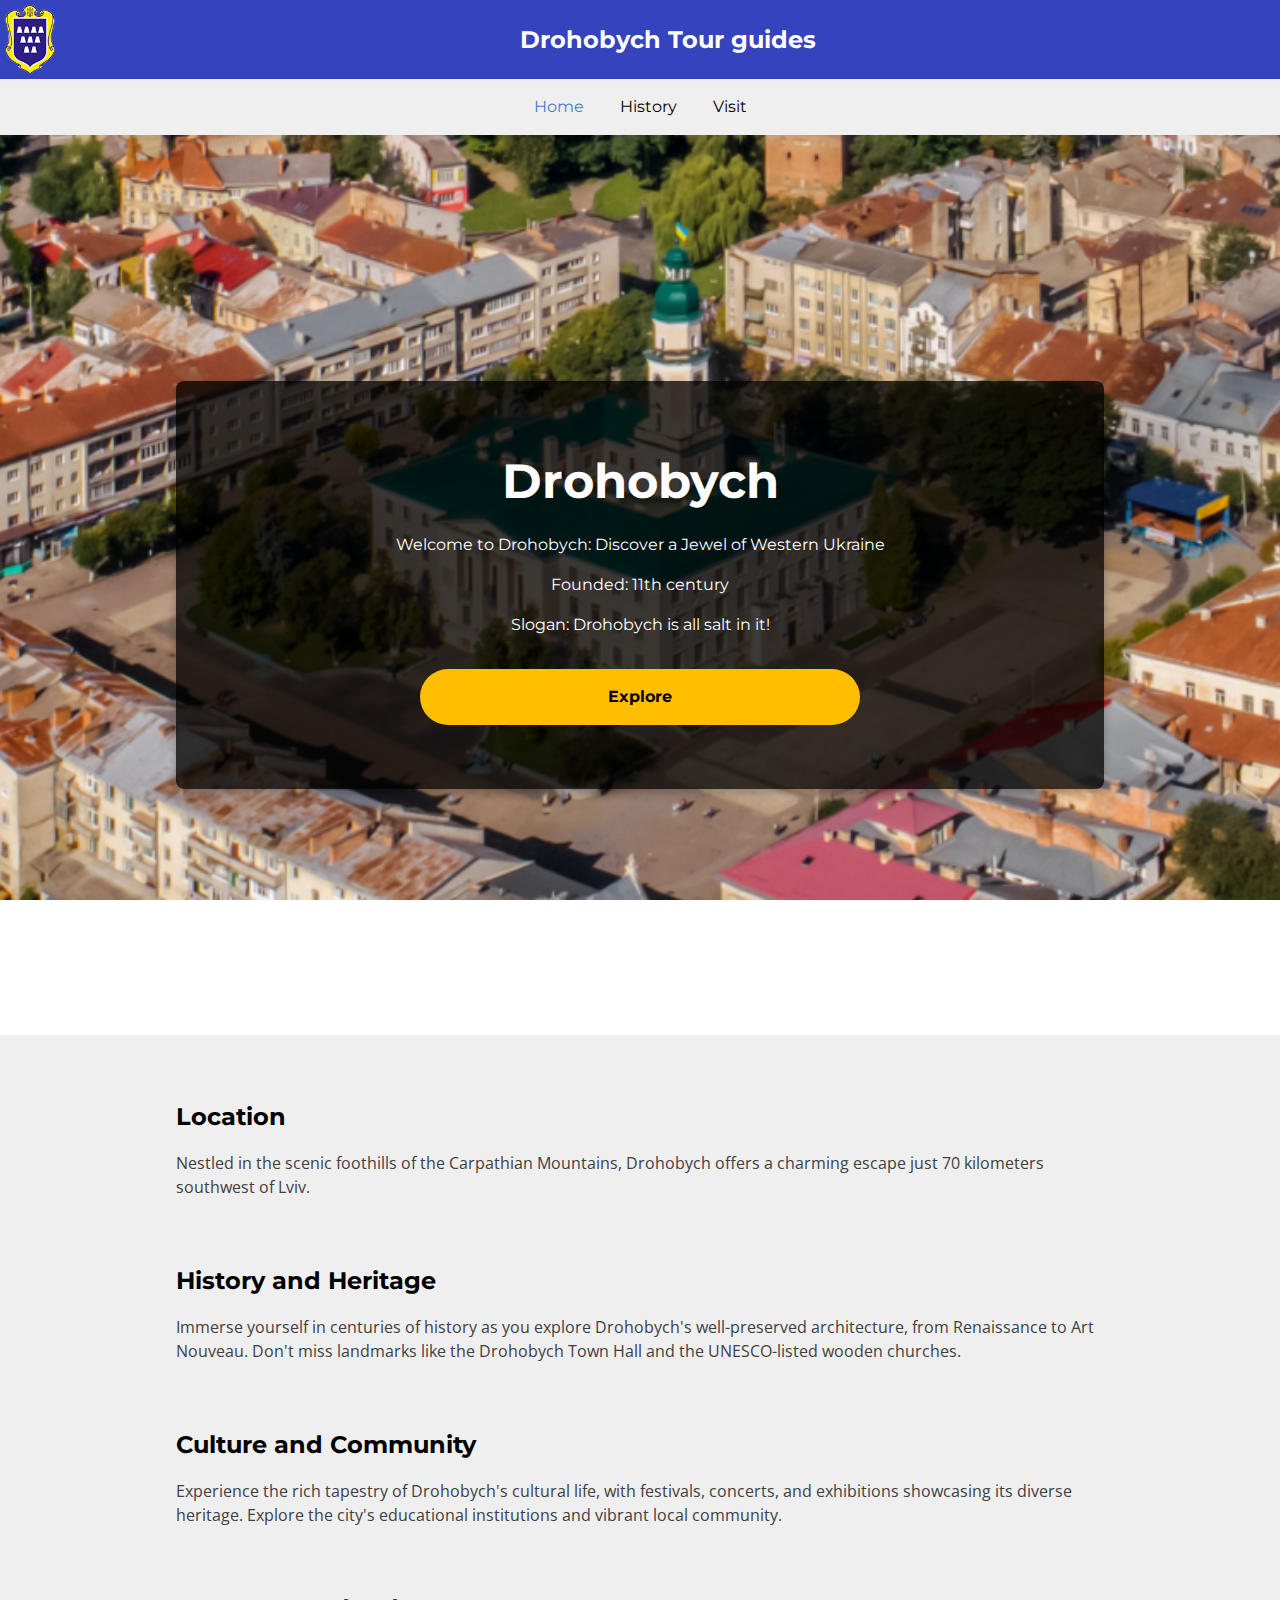
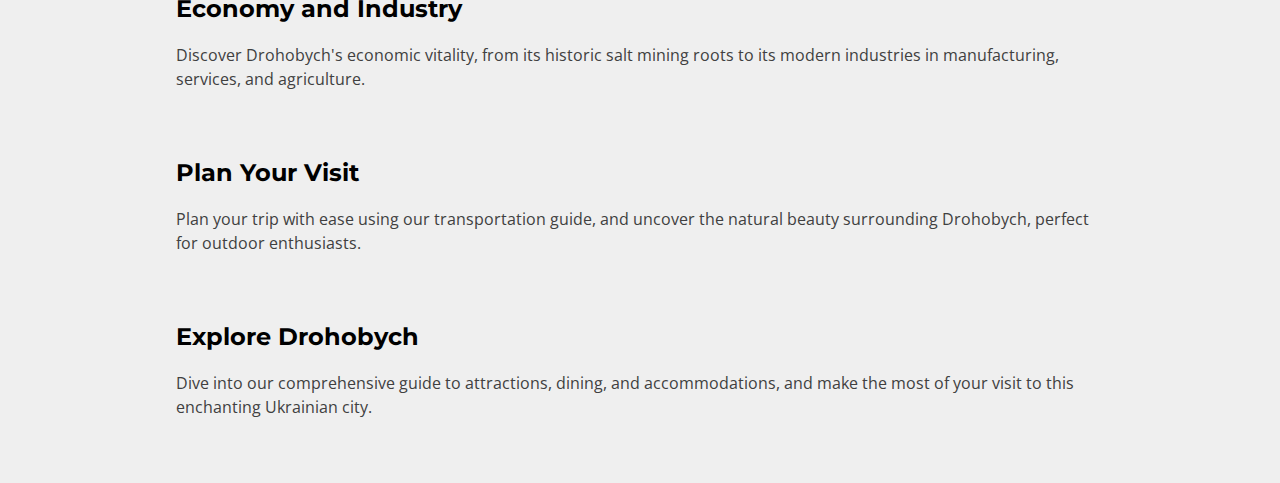
==== index.html @ 203aa9e9 "minor design changes, refined header" ====
<!DOCTYPE html>
<html lang="en">
<head>
  <title> Tour Guides Liubomyr</title>
    <meta charset="UTF-8">
    <meta name="viewport" content="width=device-width, initial-scale=1.0">
    <title>Town Website</title>
    <link rel="stylesheet" href="css/styles.css">
    <link rel="stylesheet"
    href="https://fonts.googleapis.com/css?family=Montserrat">

    <link rel="stylesheet"
    href="https://fonts.googleapis.com/css?family=Open+Sans">

</head>
<body>

<header>
  <div class="title">
    <img src="images/logo.png" alt="Drohobych Logo">
    <h1 class="page title_heading">
      <a href="index.html" class="title_heading_link">
        Drohobych Tour guides</a></h1>

  </div>
    <nav class="nav">
        <ul class="page nav_menu">
          <li class="nav_menu_item">
            <a href="index.html" class="nav_menu_link active">
              Home</a></li>
          <li class="nav_menu_item">
            <a href="history.html" class="nav_menu_link">
              History</a></li>
          <li class="nav_menu_item">
            <a href="visit.html" class="nav_menu_link">
              Visit</a></li>
          </ul>
    
    </nav>

    <div class="banner">
        <div class="page banner_container-1">
    
            <div class="banner_container-2">
        
              <div class="banner_section">
        
                <h1 class="banner_heading">
                  Drohobych</h1>
                <p class="banner_subheading">Welcome to Drohobych: Discover a Jewel of Western Ukraine</p>
                <p class="banner_subheading">
                  Founded: 11th century</p>
                <p class="banner_subheading">
                  Slogan: Drohobych is all salt in it!</p>
        
              </div>
        
              <div class="banner_section">
        
                <p class="banner_button">
                  <a href="#main"
                  class="banner_button_link">
                    Explore</a></p>
              </div>

            </div>
        
        </div>
    </div>
</header>

<main class="main" id="main">
  <div class="page main_container">
    <section class="main_section">
      <h3 class="main_heading">Location</h2>
      <p class="main_text">Nestled in the scenic foothills of the Carpathian Mountains, Drohobych offers a charming escape just 70 kilometers southwest of Lviv.</p>
    </section>
    
    <section class="main_section">
      <h3 class="main_heading">History and Heritage</h2>
      <p class="main_text">Immerse yourself in centuries of history as you explore Drohobych's well-preserved architecture, from Renaissance to Art Nouveau. Don't miss landmarks like the Drohobych Town Hall and the UNESCO-listed wooden churches.</p>
    </section>
    
    <section class="main_section">
      <h3 class="main_heading">Culture and Community</h2>
      <p class="main_text">Experience the rich tapestry of Drohobych's cultural life, with festivals, concerts, and exhibitions showcasing its diverse heritage. Explore the city's educational institutions and vibrant local community.</p>
    </section>
    
    <section class="main_section">
      <h3 class="main_heading">Economy and Industry</h2>
      <p class="main_text">Discover Drohobych's economic vitality, from its historic salt mining roots to its modern industries in manufacturing, services, and agriculture.</p>
    </section>
    
    <section class="main_section">
      <h3 class="main_heading">Plan Your Visit</h2>
      <p class="main_text">Plan your trip with ease using our transportation guide, and uncover the natural beauty surrounding Drohobych, perfect for outdoor enthusiasts.</p>
    </section>
    
    <section class="main_section">
      <h3 class="main_heading">Explore Drohobych</h2>
      <p class="main_text">Dive into our comprehensive guide to attractions, dining, and accommodations, and make the most of your visit to this enchanting Ukrainian city.</p>
    </section>
  </div>
</main>



<!-- <script src="https://ajax.googleapis.com/ajax/libs/jquery/3.3.1/jquery.min.js"></script> -->
<script src="js/index.js"></script>

</body>
</html>
---- css/styles.css ----
* {
  box-sizing: border-box;
  margin: 0;
  border: 0;
  padding: 0;
}

/* Page */

.page {
  max-width: 640px;
  margin: 0 auto;
}

@media (min-width: 960px) {
  .page {max-width: 960px;}
}

/* Header */

.header {
  font-size: 0;
  text-align: center;
}

/* Title */

.title {
  display: flex;
  align-items: center;
  background: #3643be;
}

.title img {
  align-items: center;
  margin-top: 5px;
  margin-bottom: 5px;
  margin-left: 5px;
  width: 50px;
  height: auto; 
}

.title_heading {
  font: bold 24px / 1.5 'Montserrat', sans-serif;
  text-align: center;
  flex:1;
}

.title_heading_link {
  text-align: left;
  padding: 16px;
  text-decoration: none;
  color: #FFFFFF;
}

/* Navigation */

.nav {
  display: flex;
  justify-content: center; 
  background:  #EFEFEF;}

.nav_menu {}

.nav_menu_item {
  display: block;
  font: 16px / 1.5 'Montserrat', sans-serif;
}

.nav_menu_link {
  display: block;
  padding: 16px;
  text-decoration: none;
  color: #000000;
  transition: color 0.25s;
}

.nav_menu_link:hover,
.nav_menu_link:active,
.nav_menu_link.active {color: #4b7acc;}

@media (min-width: 480px) {
  .nav_menu_item {display: inline-block;}
}

/* Banner */

.banner {
  text-align: center;
  background: url('../images/banner.jpeg') no-repeat 75% 50% / cover fixed;
}

.banner_container-1 {
  display: flex;
  flex-flow: column nowrap;
  justify-content: center;
  height: 100vh;
  padding: 16px;
}

.banner_container-2 {
  border-radius: 8px;
  padding: 48px 0;
  background: rgba(0, 0, 0, 0.75);
  box-shadow: 0 4px 8px rgba(0, 0, 0, 0.25);
}

.banner_section {padding: 8px;}

.banner_heading {
  padding: 8px;
  font: bold 32px / 1.5 'Montserrat', sans-serif;
  color: #FFFFFF;
}

.banner_subheading {
  padding: 8px;
  font: 16px / 1.5 'Montserrat', sans-serif;
  color: #FFFFFF;
}

.banner_button {
  margin: 0 auto;
  padding: 8px;
}

.banner_button_link {
  display: block;
  border-radius: 28px;
  padding: 16px;
  font: bold 16px / 1.5 'Montserrat', sans-serif;
  text-decoration: none;
  color: #000000;
  background: #FFBF00;
  transition: background 0.25s;
}

.banner_button_link:hover,
.banner_button_link:active {background: #FFFFFF;}

@media (min-width: 480px) {

  .banner_heading {font-size: 48px;}

  .banner_button {width: 50%;}

}

/* Main */

.main {
  display: block;
  background: #EFEFEF;
}

.main_container {padding: 32px 0;}

.main_section {padding: 24px 8px;}

.main_heading {
  padding: 8px;
  font: bold 24px / 1.5 'Montserrat', sans-serif;
  text-align: left;
  color: #000000;
}

.main_subheading {
  padding: 8px;
  font: 16px / 1.5 'Montserrat', sans-serif;
  text-align: center;
  color: #000000;
}

.main_subheading_link {
  color: #4040BF;
  transition: color 0.25s;
}

.main_subheading_link:hover,
.main_subheading_link:active {color: #000000;}

.main_text {
  padding: 8px;
  font: 16px / 1.5 'Open Sans', sans-serif;
  text-align: left;
  color: #404040;
}

.main_figure {padding: 8px;}

.main_figure_image {
  display: block;
  width: 100%;
  border-radius: 8px;
  overflow: hidden;
  box-shadow: 0 4px 8px rgba(0, 0, 0, 0.25);
}

/* Footer */

.footer {background: #4040BF;}

.footer_text {
  padding: 16px;
  font: 16px / 1.5 'Open Sans', sans-serif;
  text-align: center;
  color: #FFFFFF;
}
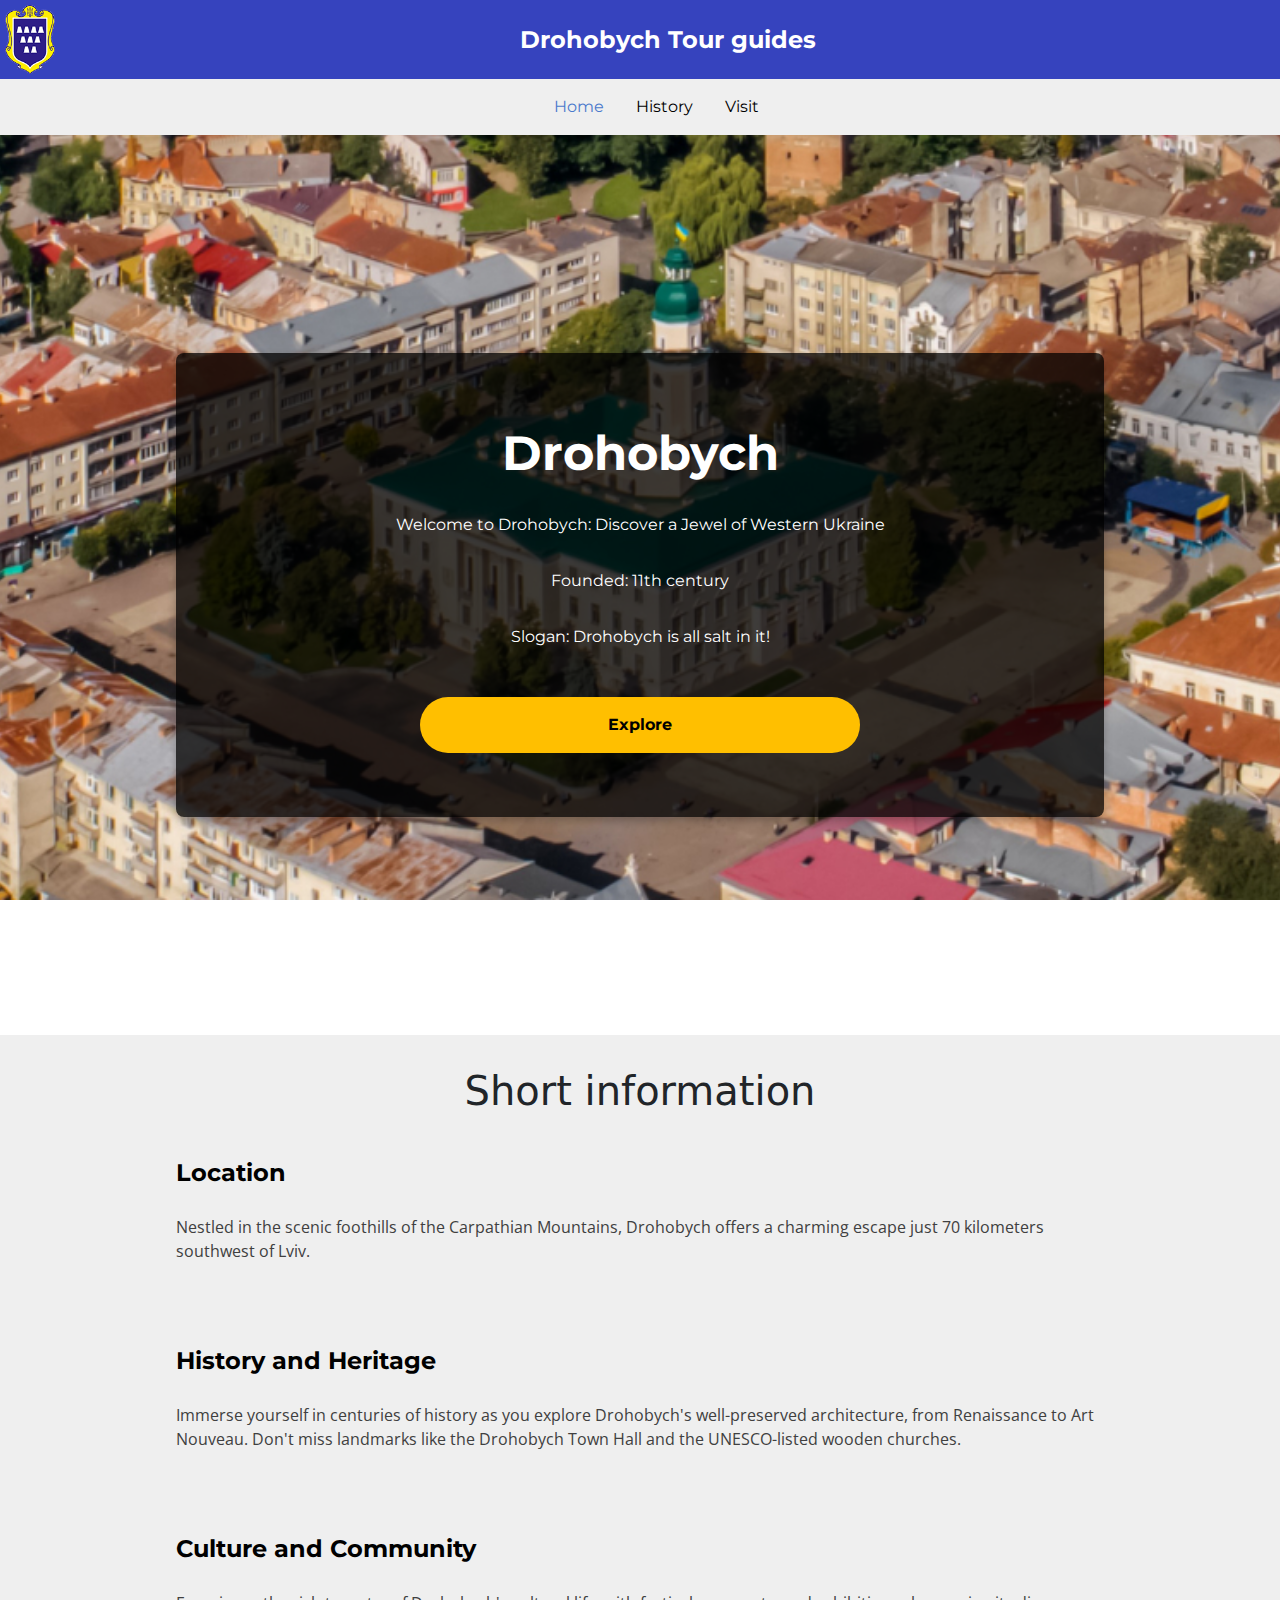
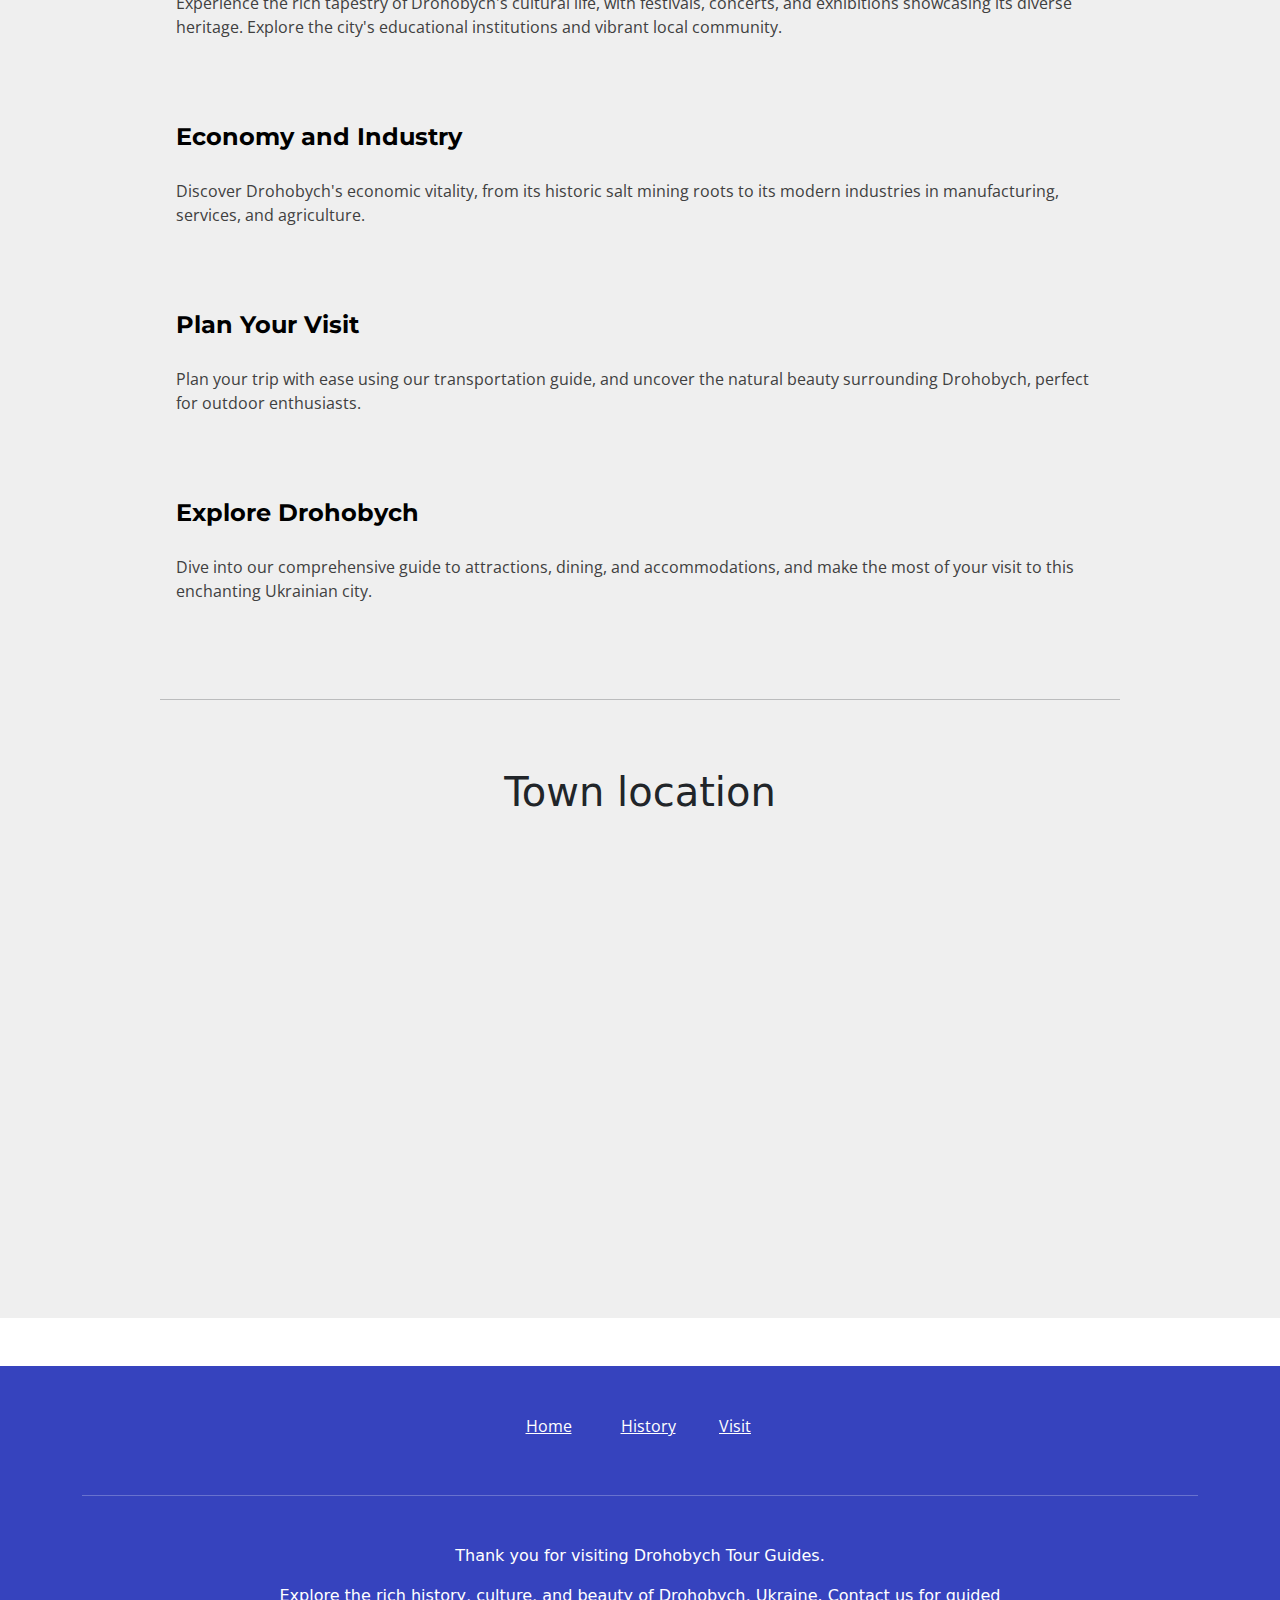
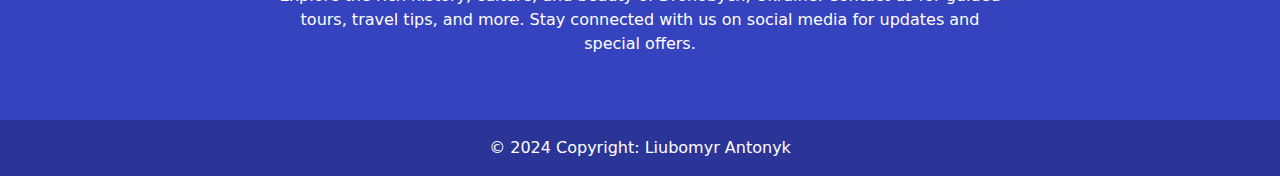
==== commit aebf78fd: "Added map, redesigned footer" ====
--- a/index.html
+++ b/index.html
@@ -1,21 +1,22 @@
 <!DOCTYPE html>
 <html lang="en">
 <head>
-  <title> Tour Guides Liubomyr</title>
-    <meta charset="UTF-8">
-    <meta name="viewport" content="width=device-width, initial-scale=1.0">
-    <title>Town Website</title>
-    <link rel="stylesheet" href="css/styles.css">
-    <link rel="stylesheet"
-    href="https://fonts.googleapis.com/css?family=Montserrat">
+  <title> Tour Guide Liubomyr</title>
+  <meta charset="UTF-8">
+  <meta name="viewport" content="width=device-width, initial-scale=1.0">
+  <link rel="stylesheet" href="css/styles.css">
+  <link rel="stylesheet"
+  href="https://fonts.googleapis.com/css?family=Montserrat">
 
-    <link rel="stylesheet"
-    href="https://fonts.googleapis.com/css?family=Open+Sans">
+  <link rel="stylesheet"
+  href="https://fonts.googleapis.com/css?family=Open+Sans">
+
+  <link href="https://cdn.jsdelivr.net/npm/bootstrap@5.3.3/dist/css/bootstrap.min.css" rel="stylesheet" integrity="sha384-QWTKZyjpPEjISv5WaRU9OFeRpok6YctnYmDr5pNlyT2bRjXh0JMhjY6hW+ALEwIH" crossorigin="anonymous">
 
 </head>
 <body>
 
-<header>
+<header class="header", id="header">
   <div class="title">
     <img src="images/logo.png" alt="Drohobych Logo">
     <h1 class="page title_heading">
@@ -71,6 +72,8 @@
 
 <main class="main" id="main">
   <div class="page main_container">
+    <h1 style="text-align: center;">Short information</h1>
+
     <section class="main_section">
       <h3 class="main_heading">Location</h2>
       <p class="main_text">Nestled in the scenic foothills of the Carpathian Mountains, Drohobych offers a charming escape just 70 kilometers southwest of Lviv.</p>
@@ -100,12 +103,64 @@
       <h3 class="main_heading">Explore Drohobych</h2>
       <p class="main_text">Dive into our comprehensive guide to attractions, dining, and accommodations, and make the most of your visit to this enchanting Ukrainian city.</p>
     </section>
+    <hr class="my-5"/>
+    <section class="main_map">
+      <h1 style="text-align: center; margin-bottom: 30px;">Town location</h1>
+      <iframe width="600" height="400" frameborder="0" scrolling="no" marginheight="0" marginwidth="0" src="https://www.openstreetmap.org/export/embed.html?bbox=23.4682%2C49.3493%2C23.5167%2C49.3417&amp;layer=mapnik&amp;marker=49.3455%2C23.4921"></iframe>
+    </section>
   </div>
 </main>
 
+<footer class="footer">
+  <div class="container">
+    <section class="mt-5">
+      <div class="row text-center d-flex justify-content-center pt-5">
+
+        <div class="col-md-1">
+          <h6 class="footer_item">
+            <a href="#header" class="footer_text">Home</a>
+          </h6>
+        </div>
+
+        <div class="col-md-1">
+          <h6 class="footer_item">
+            <a href="history.html" class="footer_text">History</a>
+          </h6>
+        </div>
+
+        <div class="col-md-1">
+          <h6 class="footer_item">
+            <a href="visit.html" class="footer_text">Visit</a>
+          </h6>
+        </div>
+      </div>
+    </section>
+
+    <hr class="my-5" />
+    <section class="mb-5">
+      <div class="row d-flex justify-content-center">
+        <div class="col-lg-8">
+          <p>
+            Thank you for visiting Drohobych Tour Guides.
+          </p>
+          <p>
+            Explore the rich history, culture, and beauty of Drohobych, Ukraine. Contact us for guided tours, travel tips, and more. Stay connected with us on social media for updates and special offers.
+          </p>
+        </div>
+      </div>
+    </section>
+  </div>
+
+  <div
+       class="text-center p-3"
+       style="background-color: rgba(0, 0, 0, 0.2)"
+       >
+    © 2024 Copyright: Liubomyr Antonyk
+  </div>
+</footer>
 
 
-<!-- <script src="https://ajax.googleapis.com/ajax/libs/jquery/3.3.1/jquery.min.js"></script> -->
+<script src="https://cdn.jsdelivr.net/npm/bootstrap@5.3.3/dist/js/bootstrap.bundle.min.js" integrity="sha384-YvpcrYf0tY3lHB60NNkmXc5s9fDVZLESaAA55NDzOxhy9GkcIdslK1eN7N6jIeHz" crossorigin="anonymous"></script>
 <script src="js/index.js"></script>
 
 </body>
--- a/css/styles.css
+++ b/css/styles.css
@@ -63,6 +63,7 @@
 .nav_menu {}
 
 .nav_menu_item {
+  align-items: center;
   display: block;
   font: 16px / 1.5 'Montserrat', sans-serif;
 }
@@ -155,7 +156,13 @@
 
 .main_container {padding: 32px 0;}
 
-.main_section {padding: 24px 8px;}
+.main_section {
+  padding: 24px 8px;
+}
+.main_section:hover{
+  border-radius: 16px;
+  border: 1px solid black;
+}
 
 .main_heading {
   padding: 8px;
@@ -196,9 +203,31 @@
   box-shadow: 0 4px 8px rgba(0, 0, 0, 0.25);
 }
 
+.main_map{
+  margin: 20px auto; 
+  max-width: 800px; 
+  padding: 20px;
+  align-items: center;
+}
+
+.main_map iframe {
+  display: block; 
+  margin: 0 auto; 
+}
+
 /* Footer */
 
-.footer {background: #4040BF;}
+.footer {
+  text-align: center;
+  background-color: #3643be;
+  color: #FFFFFF;
+}
+
+.footer_item {
+  align-items: center;
+  display: block;
+  font: 16px / 1.5 'Montserrat', sans-serif;
+}
 
 .footer_text {
   padding: 16px;
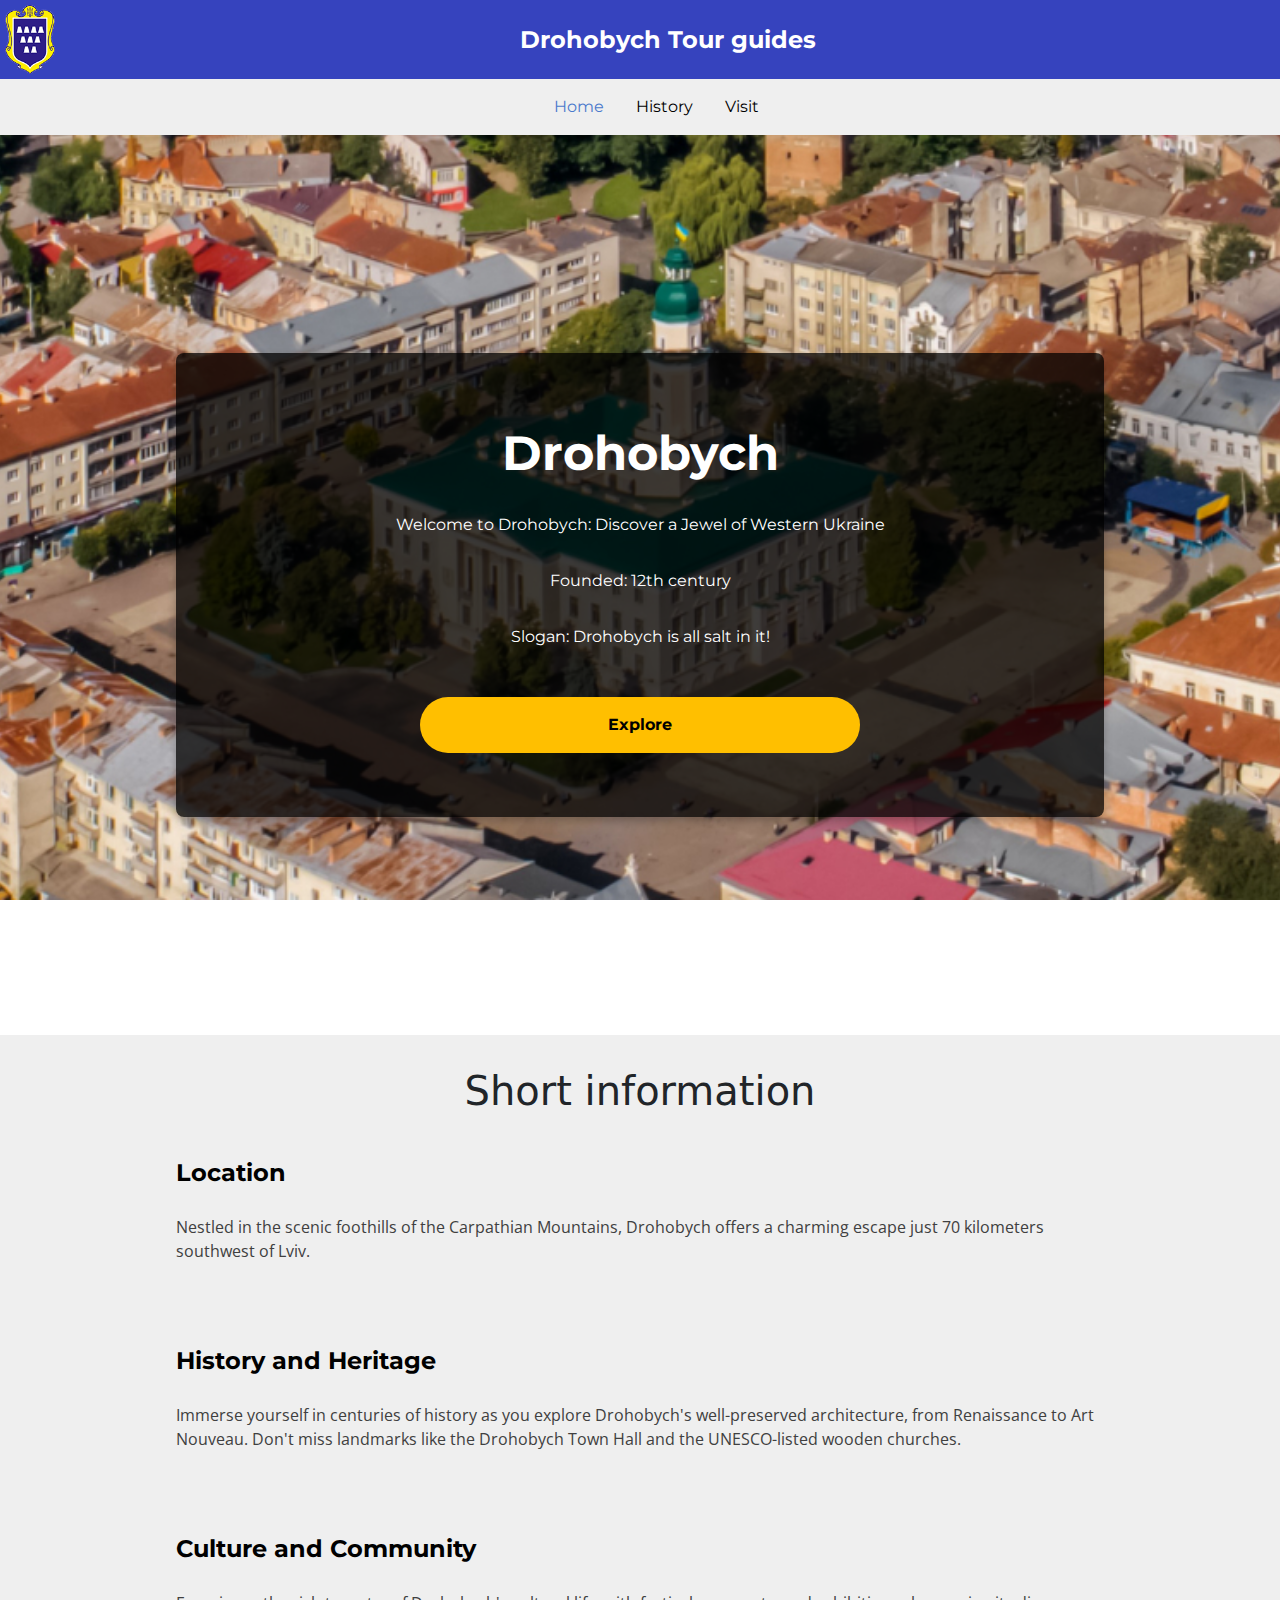
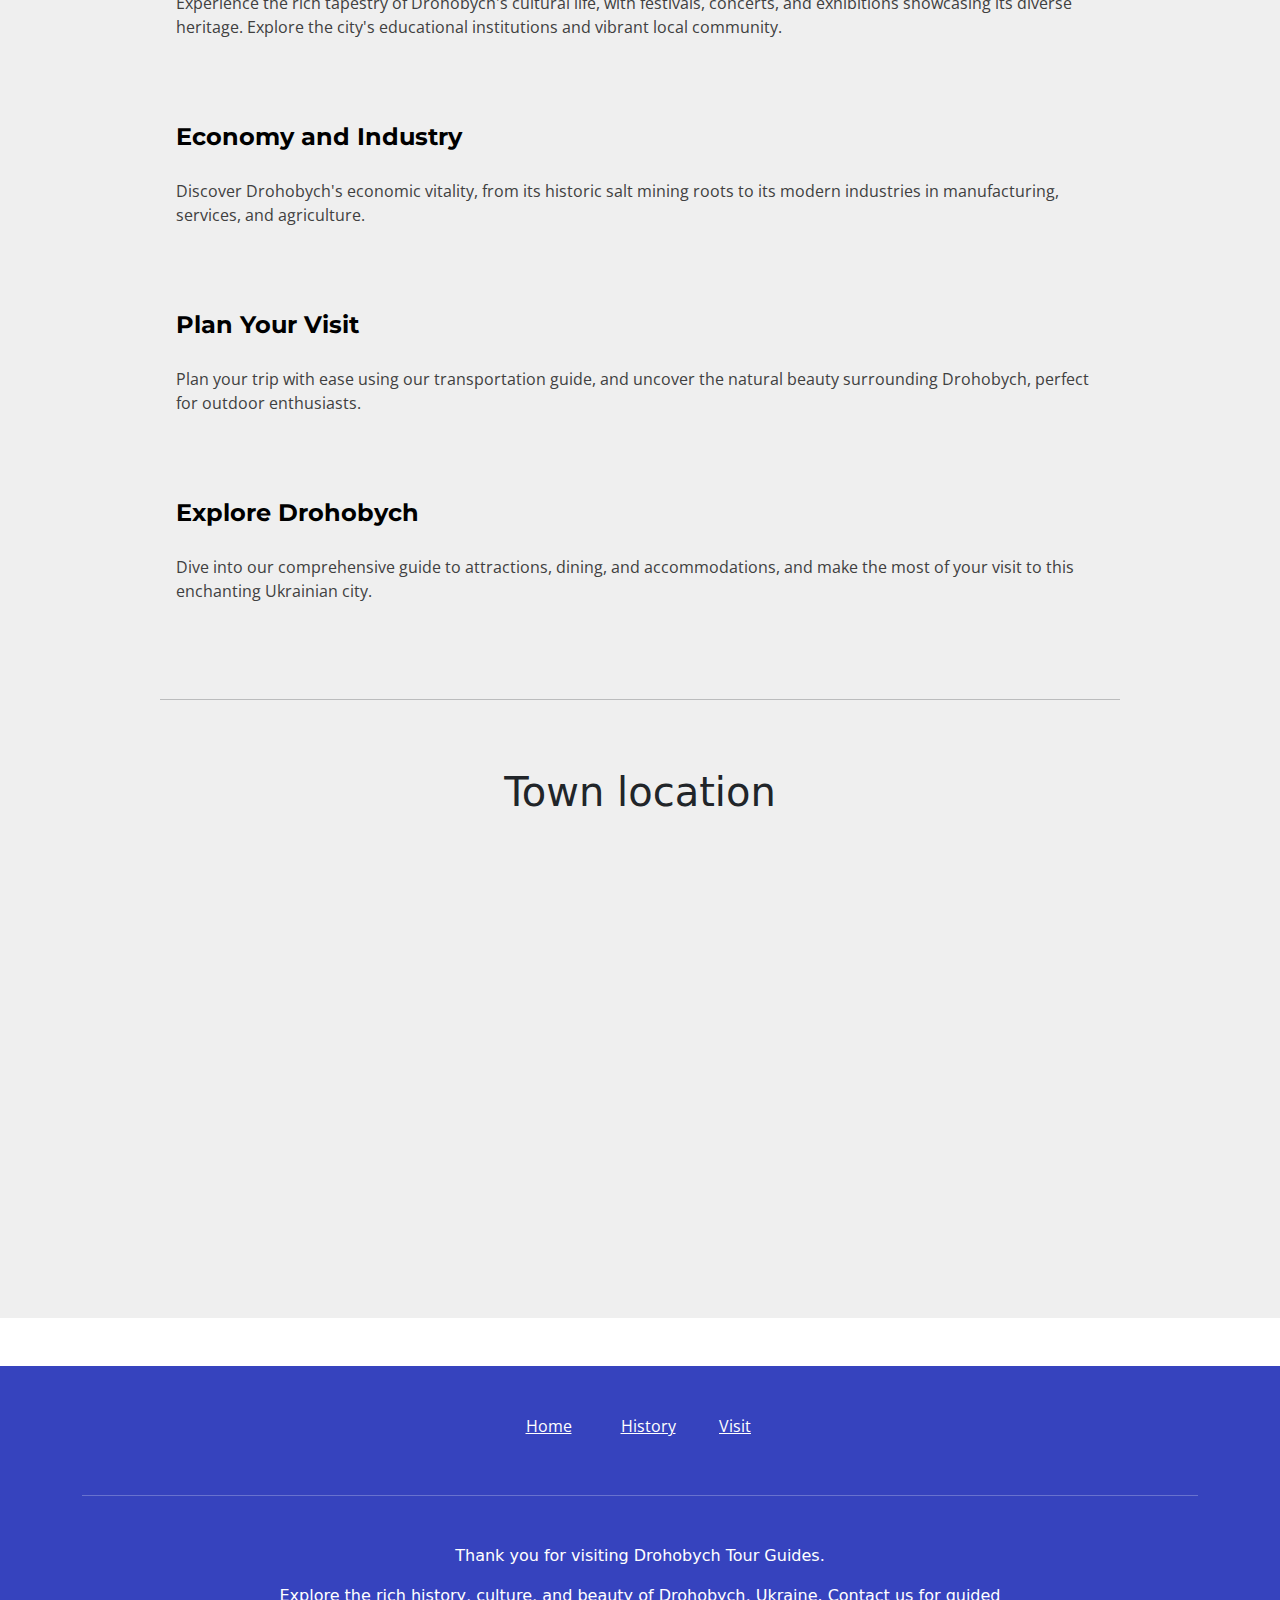
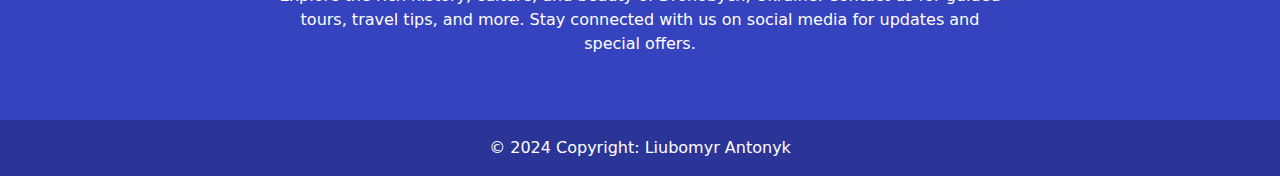
==== commit d3e3e4ed: "created history page using timeline method" ====
--- a/index.html
+++ b/index.html
@@ -50,7 +50,7 @@
                   Drohobych</h1>
                 <p class="banner_subheading">Welcome to Drohobych: Discover a Jewel of Western Ukraine</p>
                 <p class="banner_subheading">
-                  Founded: 11th century</p>
+                  Founded: 12th century</p>
                 <p class="banner_subheading">
                   Slogan: Drohobych is all salt in it!</p>
         
@@ -161,7 +161,7 @@
 
 
 <script src="https://cdn.jsdelivr.net/npm/bootstrap@5.3.3/dist/js/bootstrap.bundle.min.js" integrity="sha384-YvpcrYf0tY3lHB60NNkmXc5s9fDVZLESaAA55NDzOxhy9GkcIdslK1eN7N6jIeHz" crossorigin="anonymous"></script>
-<script src="js/index.js"></script>
+<script src="js/code.js"></script>
 
 </body>
 </html>
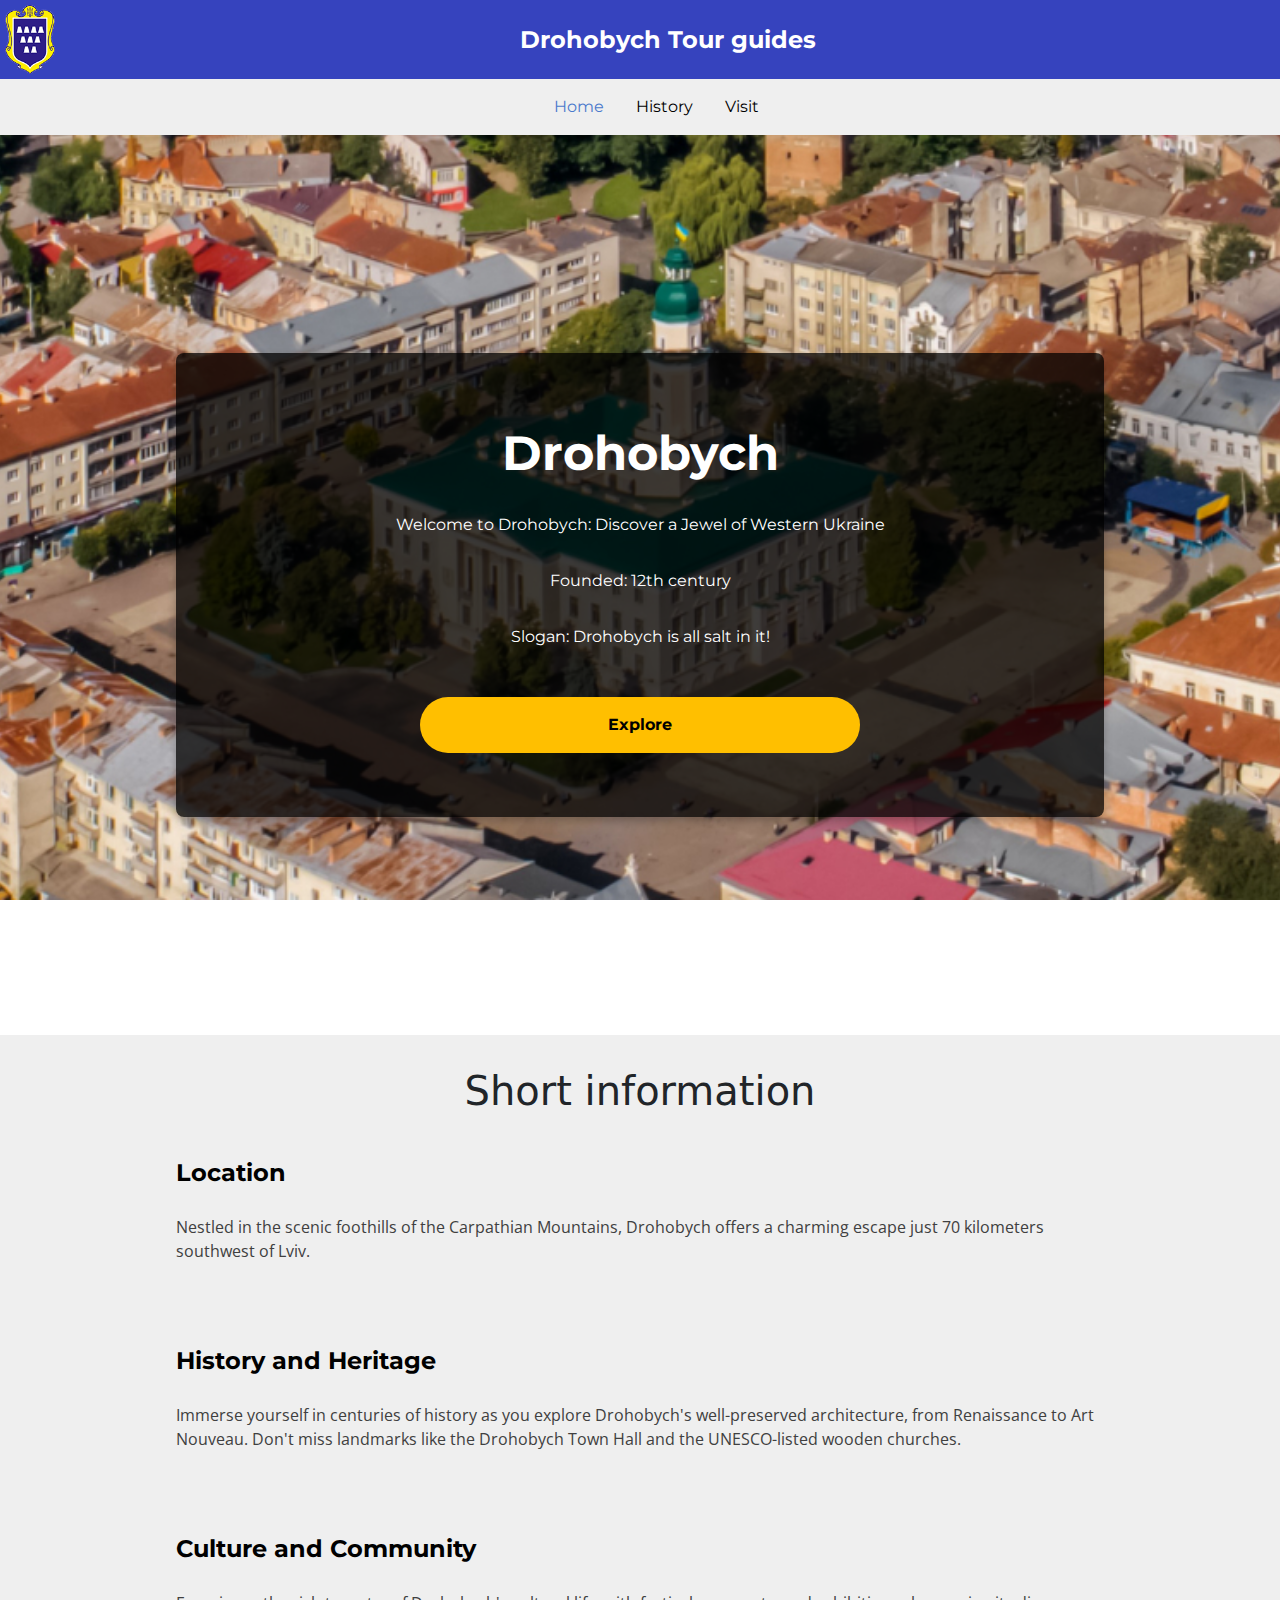
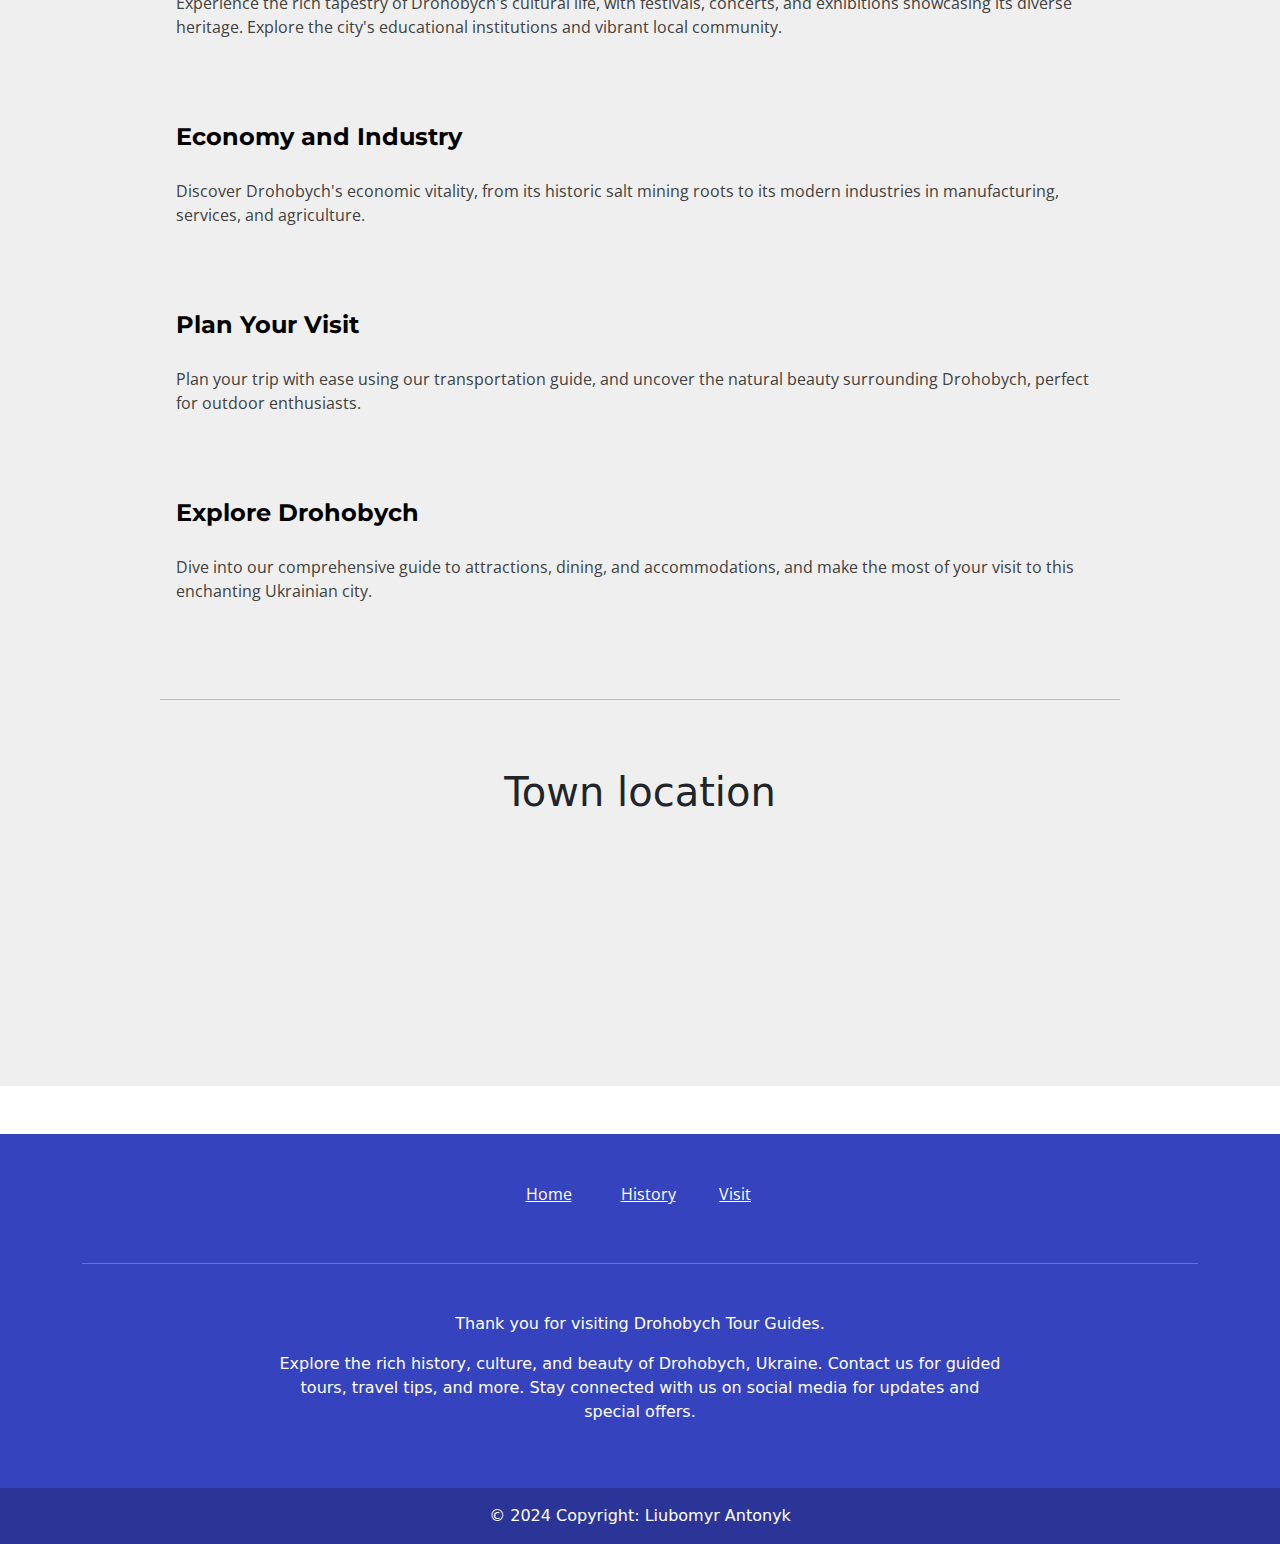
==== commit a3fc9f97: "simplified design to support adaptivity" ====
--- a/index.html
+++ b/index.html
@@ -105,9 +105,14 @@
     </section>
     <hr class="my-5"/>
     <section class="main_map">
-      <h1 style="text-align: center; margin-bottom: 30px;">Town location</h1>
-      <iframe width="600" height="400" frameborder="0" scrolling="no" marginheight="0" marginwidth="0" src="https://www.openstreetmap.org/export/embed.html?bbox=23.4682%2C49.3493%2C23.5167%2C49.3417&amp;layer=mapnik&amp;marker=49.3455%2C23.4921"></iframe>
-    </section>
+      <div class="container">
+          <h1 class="text-center mb-5">Town location</h1>
+          <div class="embed-responsive embed-responsive-16by9">
+              <iframe class="embed-responsive-item" src="https://www.openstreetmap.org/export/embed.html?bbox=23.4682%2C49.3493%2C23.5167%2C49.3417&amp;layer=mapnik&amp;marker=49.3455%2C23.4921" allowfullscreen="" loading="lazy"></iframe>
+          </div>
+      </div>
+  </section>
+  
   </div>
 </main>
 
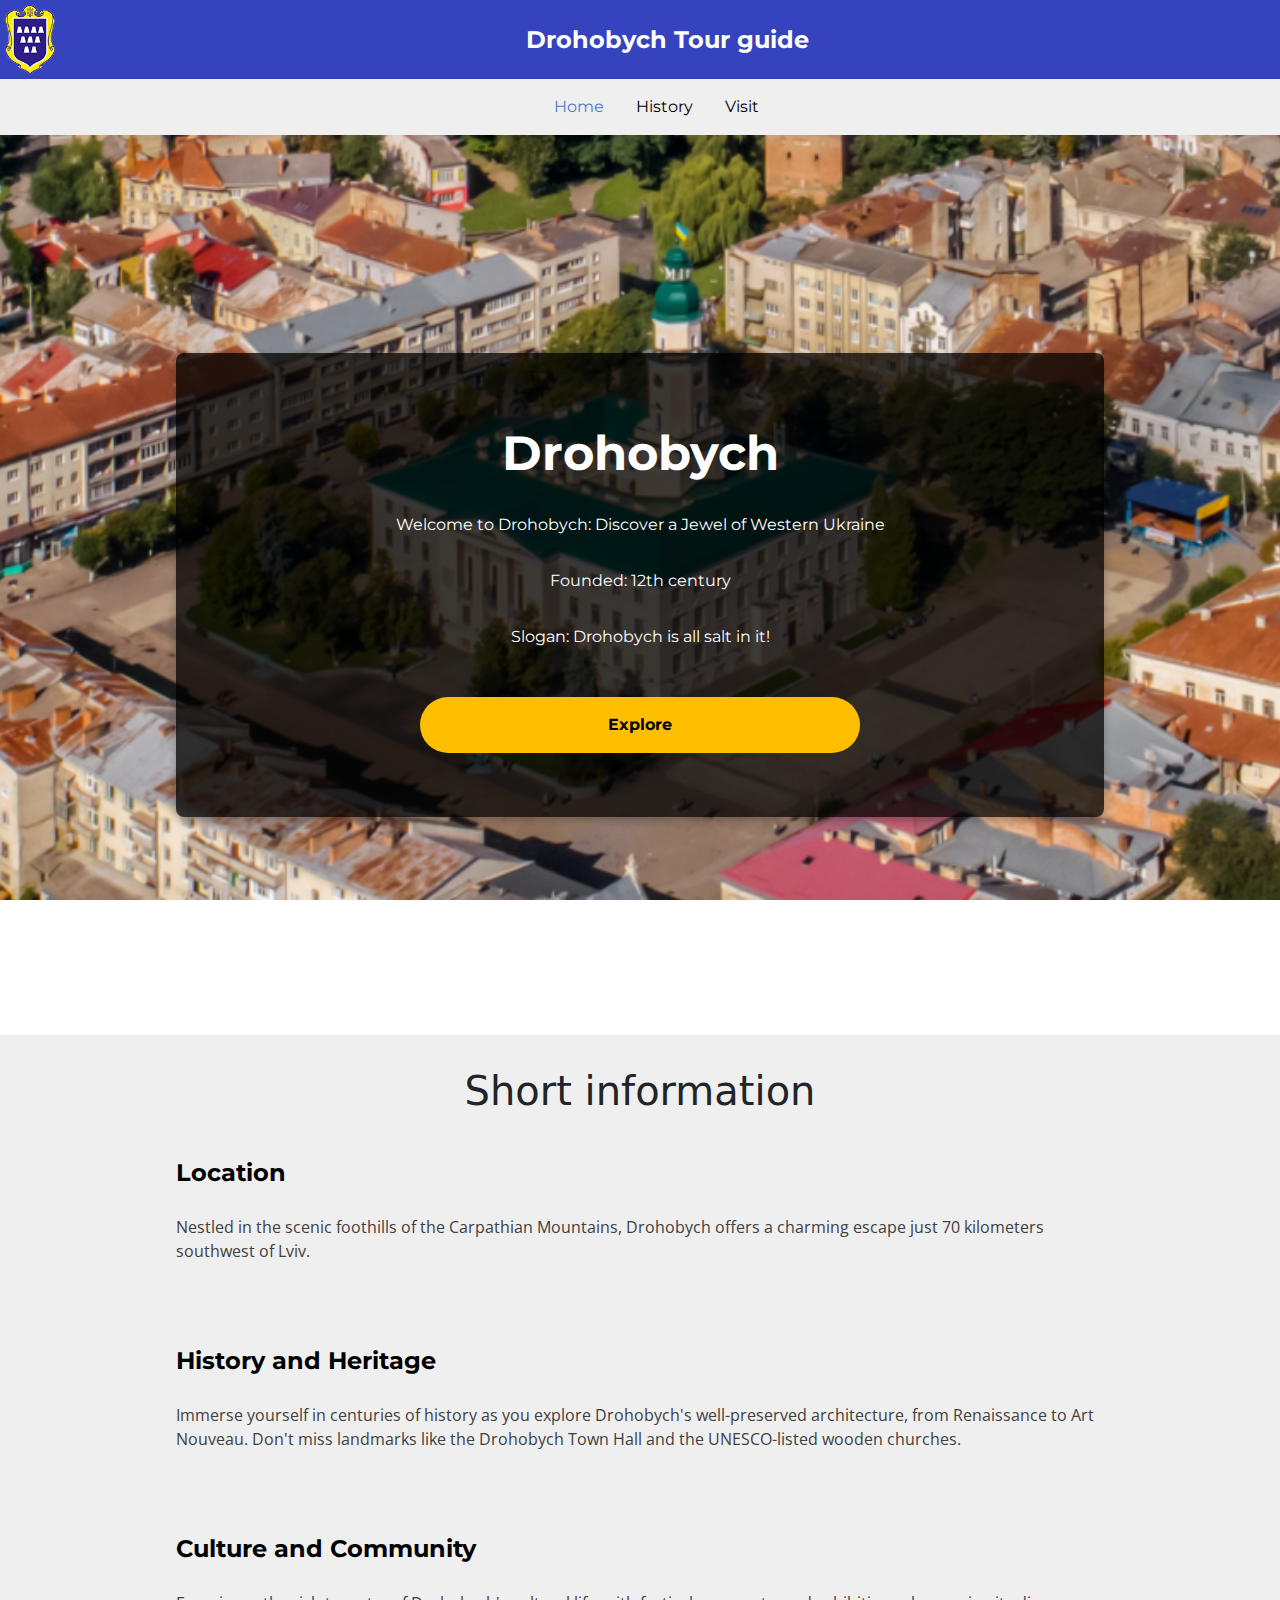
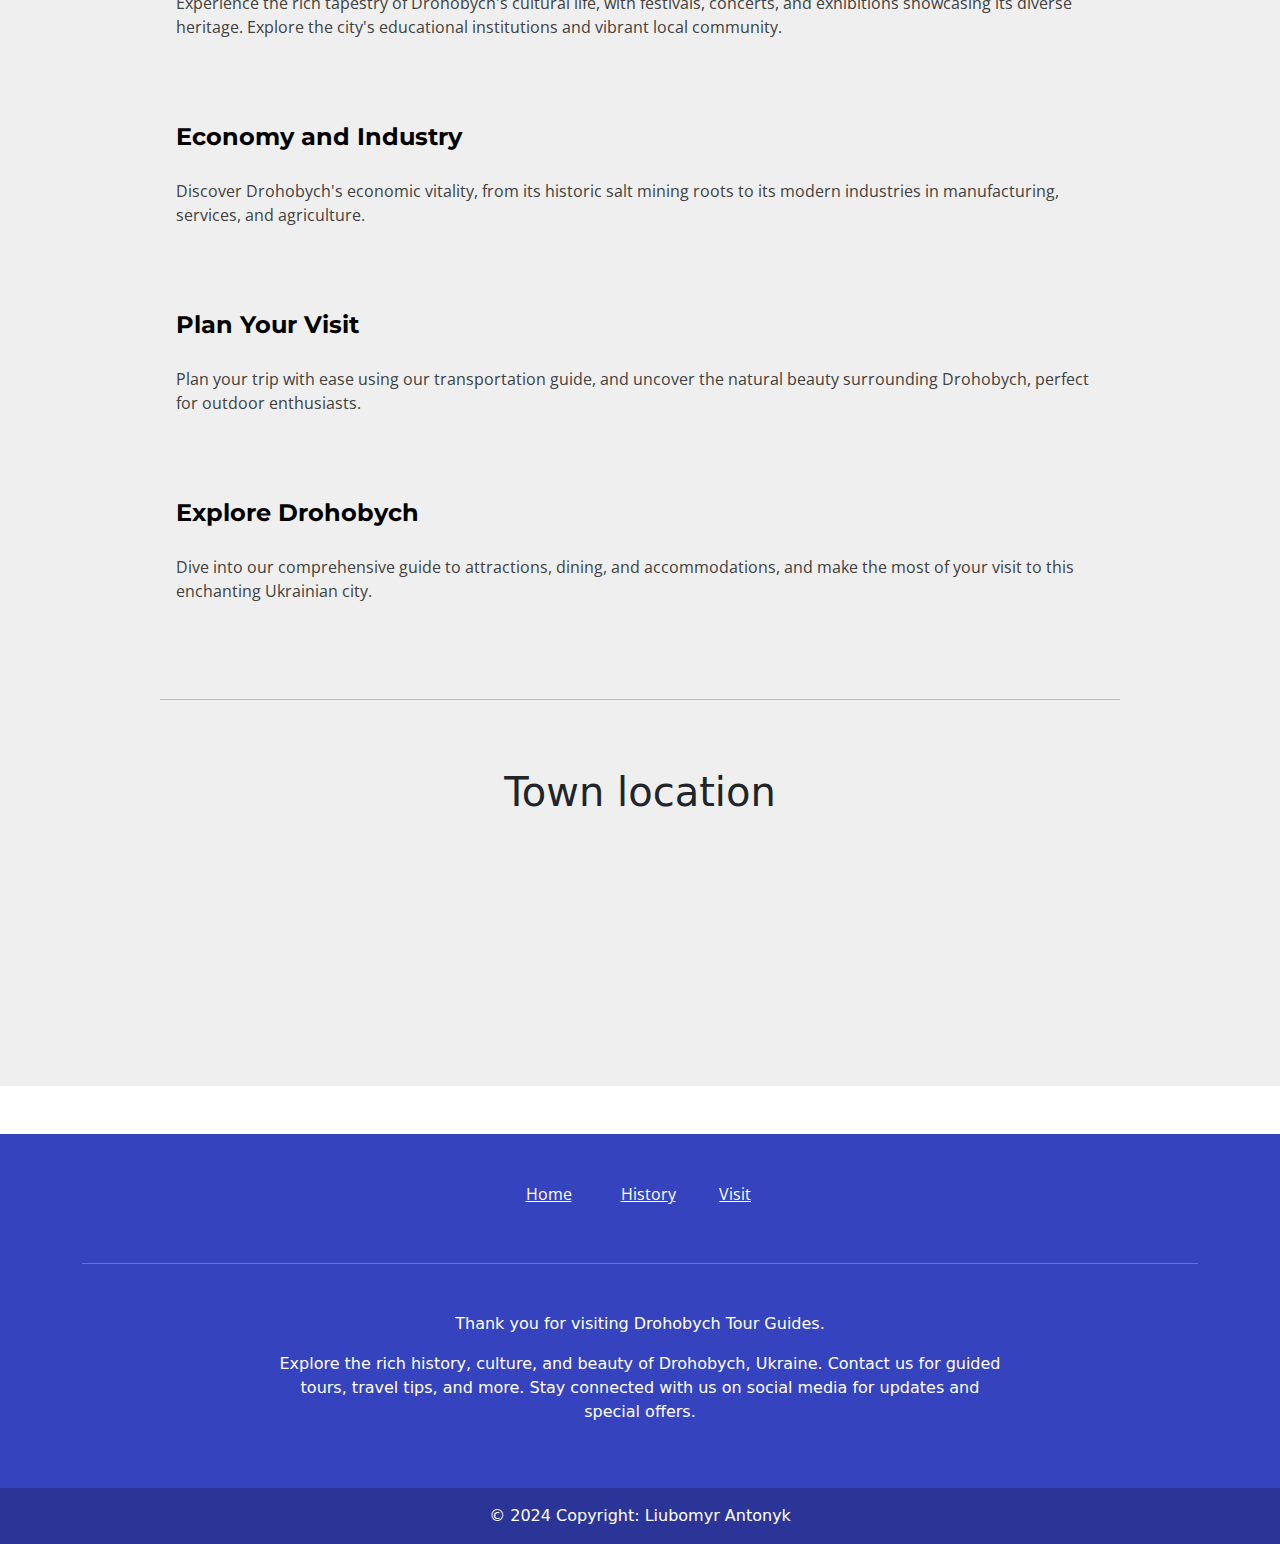
==== commit 7449f2a4: "added readme" ====
--- a/index.html
+++ b/index.html
@@ -21,7 +21,7 @@
     <img src="images/logo.png" alt="Drohobych Logo">
     <h1 class="page title_heading">
       <a href="index.html" class="title_heading_link">
-        Drohobych Tour guides</a></h1>
+        Drohobych Tour guide</a></h1>
 
   </div>
     <nav class="nav">
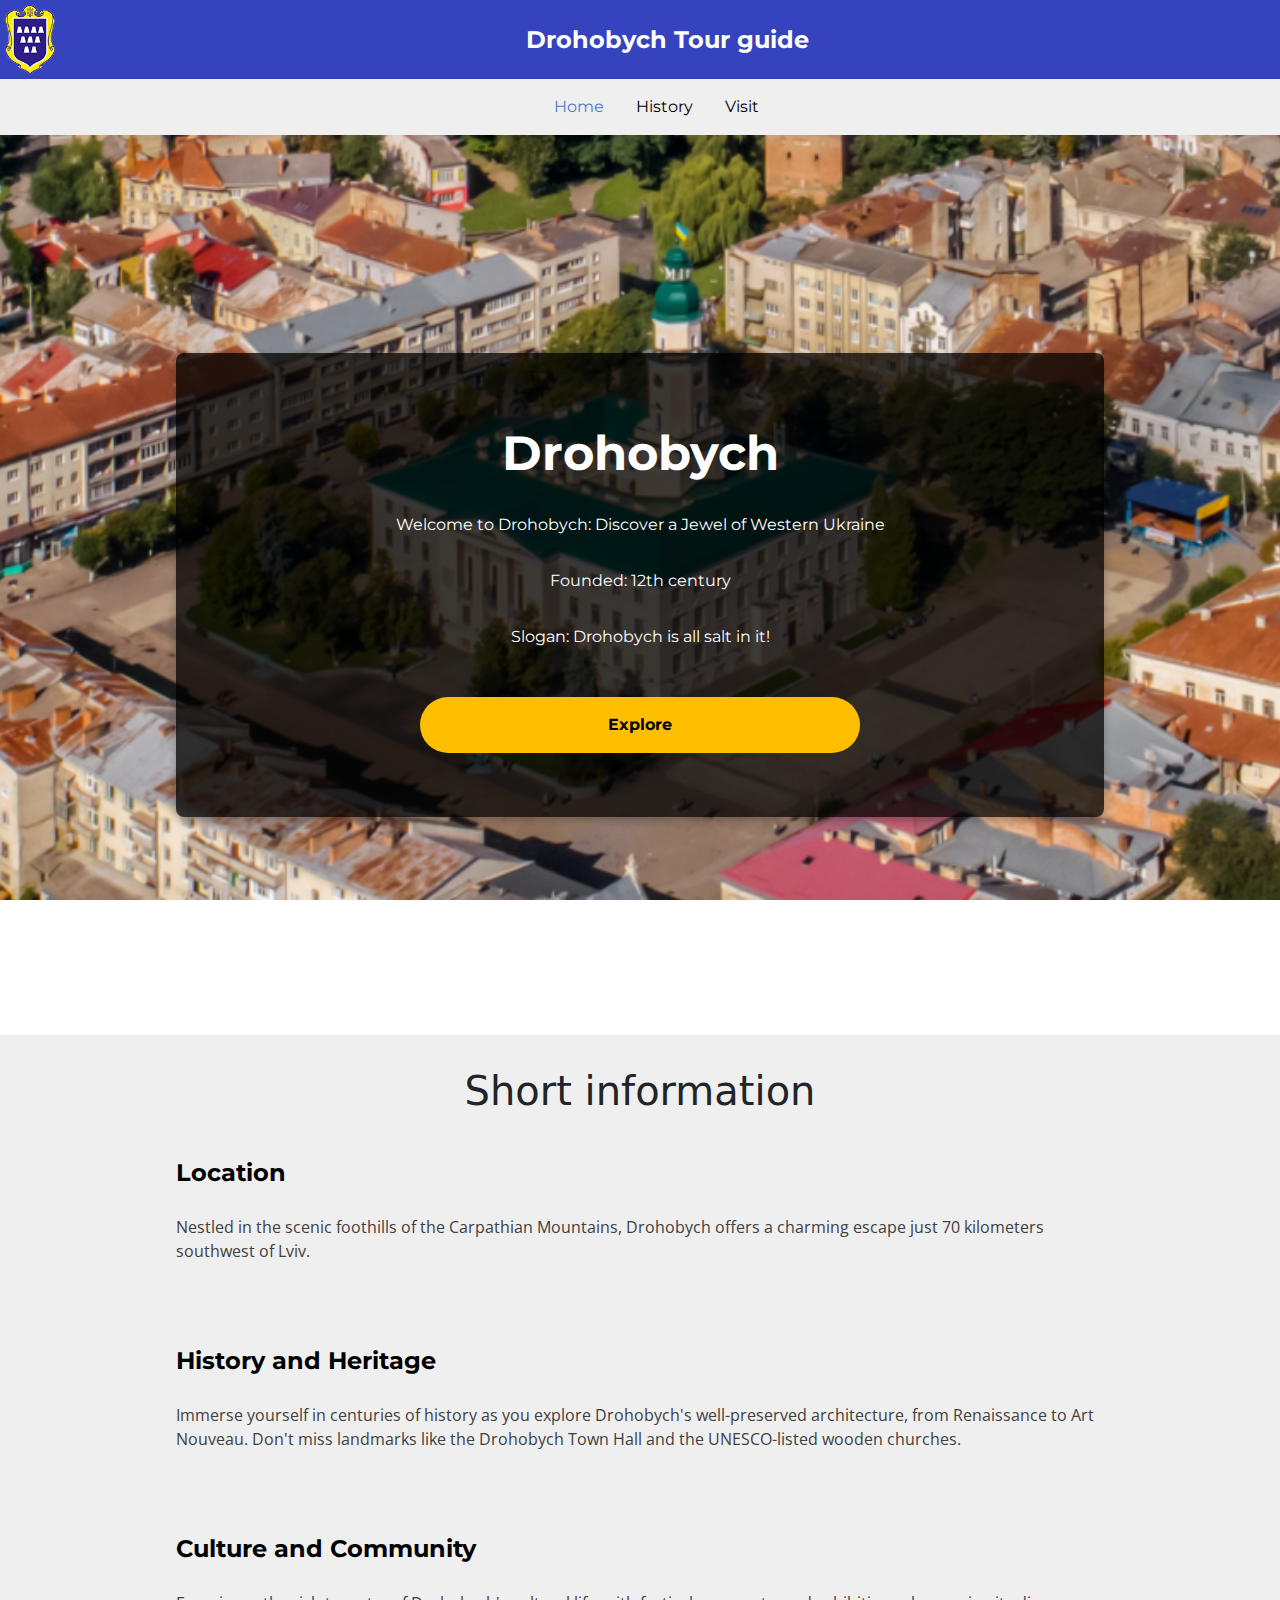
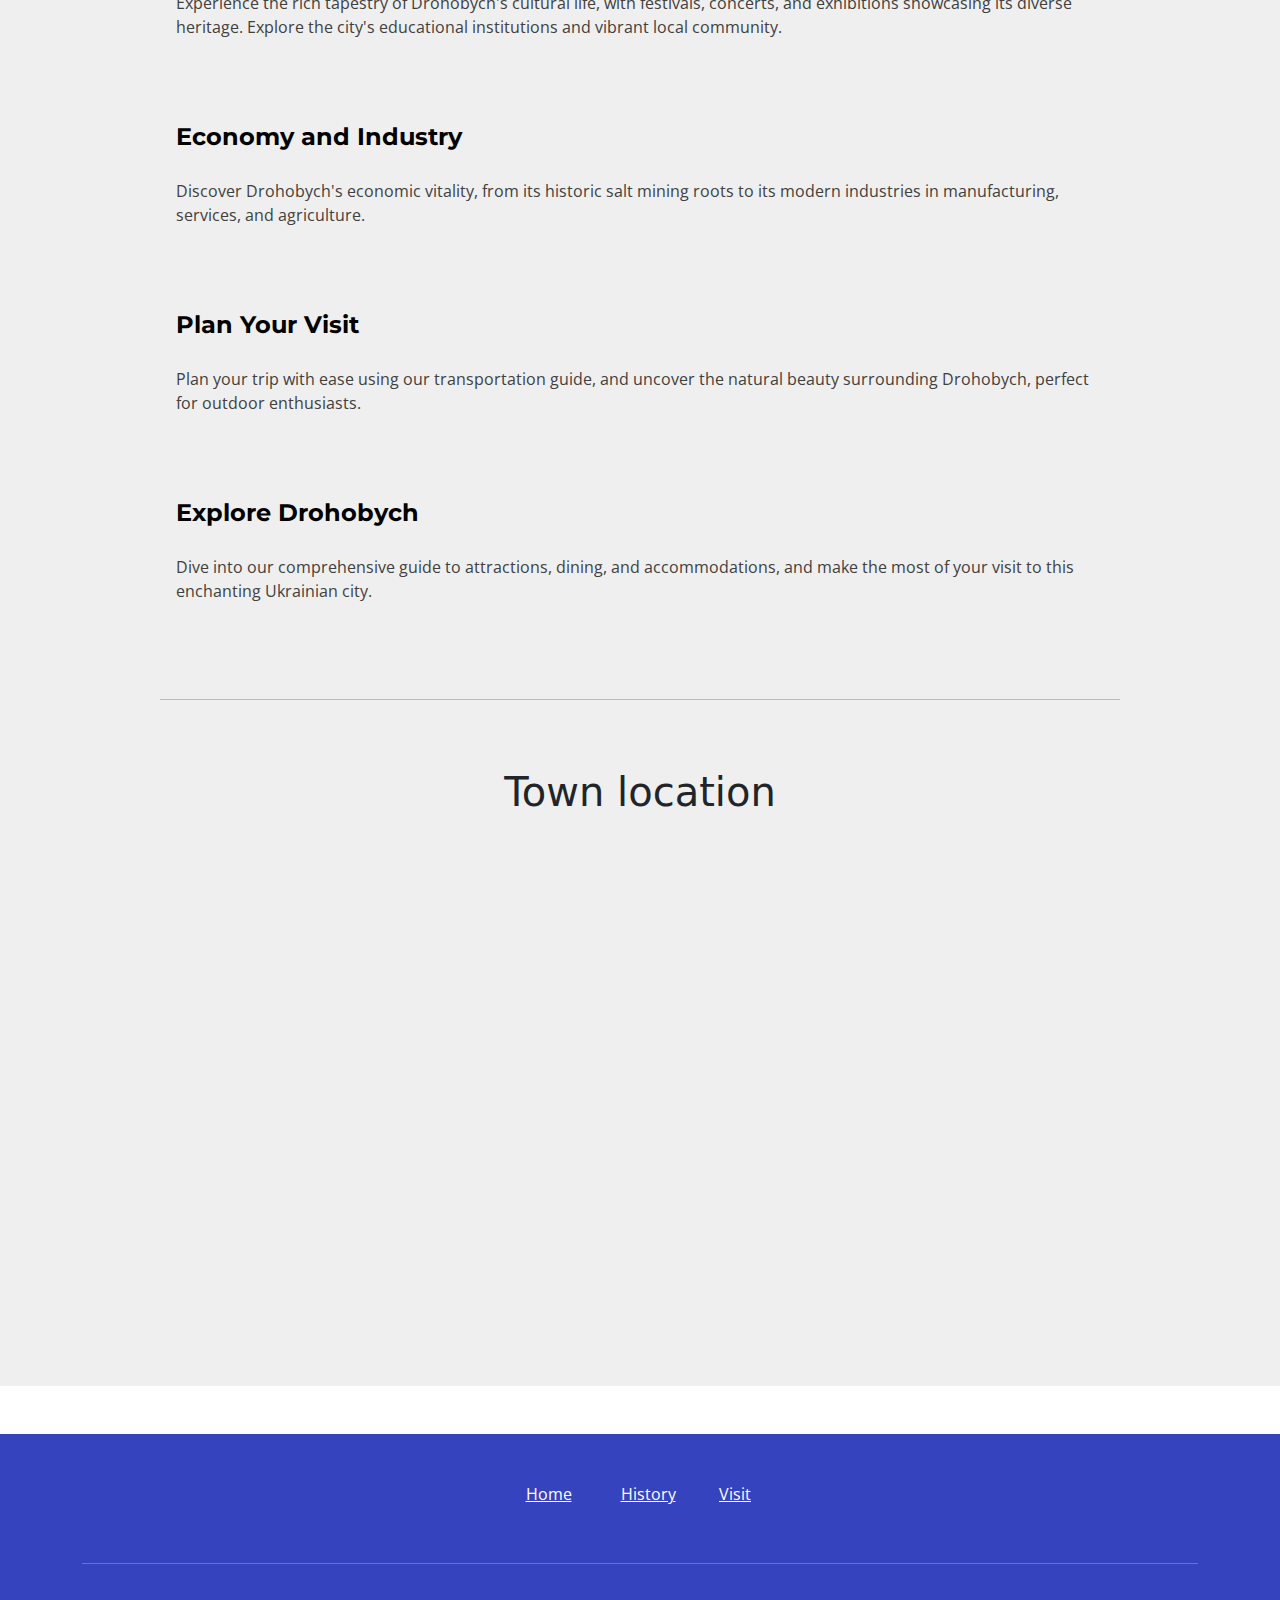
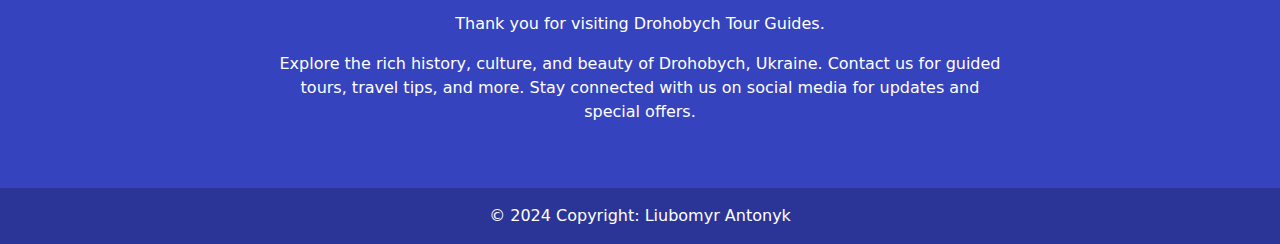
==== commit 3e1906ee: "minor map  size fixes" ====
--- a/index.html
+++ b/index.html
@@ -106,12 +106,12 @@
     <hr class="my-5"/>
     <section class="main_map">
       <div class="container">
-          <h1 class="text-center mb-5">Town location</h1>
-          <div class="embed-responsive embed-responsive-16by9">
-              <iframe class="embed-responsive-item" src="https://www.openstreetmap.org/export/embed.html?bbox=23.4682%2C49.3493%2C23.5167%2C49.3417&amp;layer=mapnik&amp;marker=49.3455%2C23.4921" allowfullscreen="" loading="lazy"></iframe>
-          </div>
+        <h1 class="text-center mb-5">Town location</h1>
+        <div class="embed-responsive embed-responsive-16by9">
+          <iframe class="embed-responsive-item" id="map-frame" src="https://www.openstreetmap.org/export/embed.html?bbox=23.4682%2C49.3493%2C23.5167%2C49.3417&amp;layer=mapnik&amp;marker=49.3455%2C23.4921" allowfullscreen="" loading="lazy"></iframe>
+        </div>
       </div>
-  </section>
+    </section>
   
   </div>
 </main>
--- a/css/styles.css
+++ b/css/styles.css
@@ -215,6 +215,19 @@
   margin: 0 auto; 
 }
 
+#map-frame {
+  width: 100%;
+  height: 50vh; /* Adjust this value to change the height of the map */
+  border: 0;
+  border-radius: 6px;
+}
+
+@media (max-width: 767.98px) {
+  #map-frame {
+    height: 40vh; /* Adjust this value for smaller screens */
+  }
+}
+
 /* Footer */
 
 .footer {
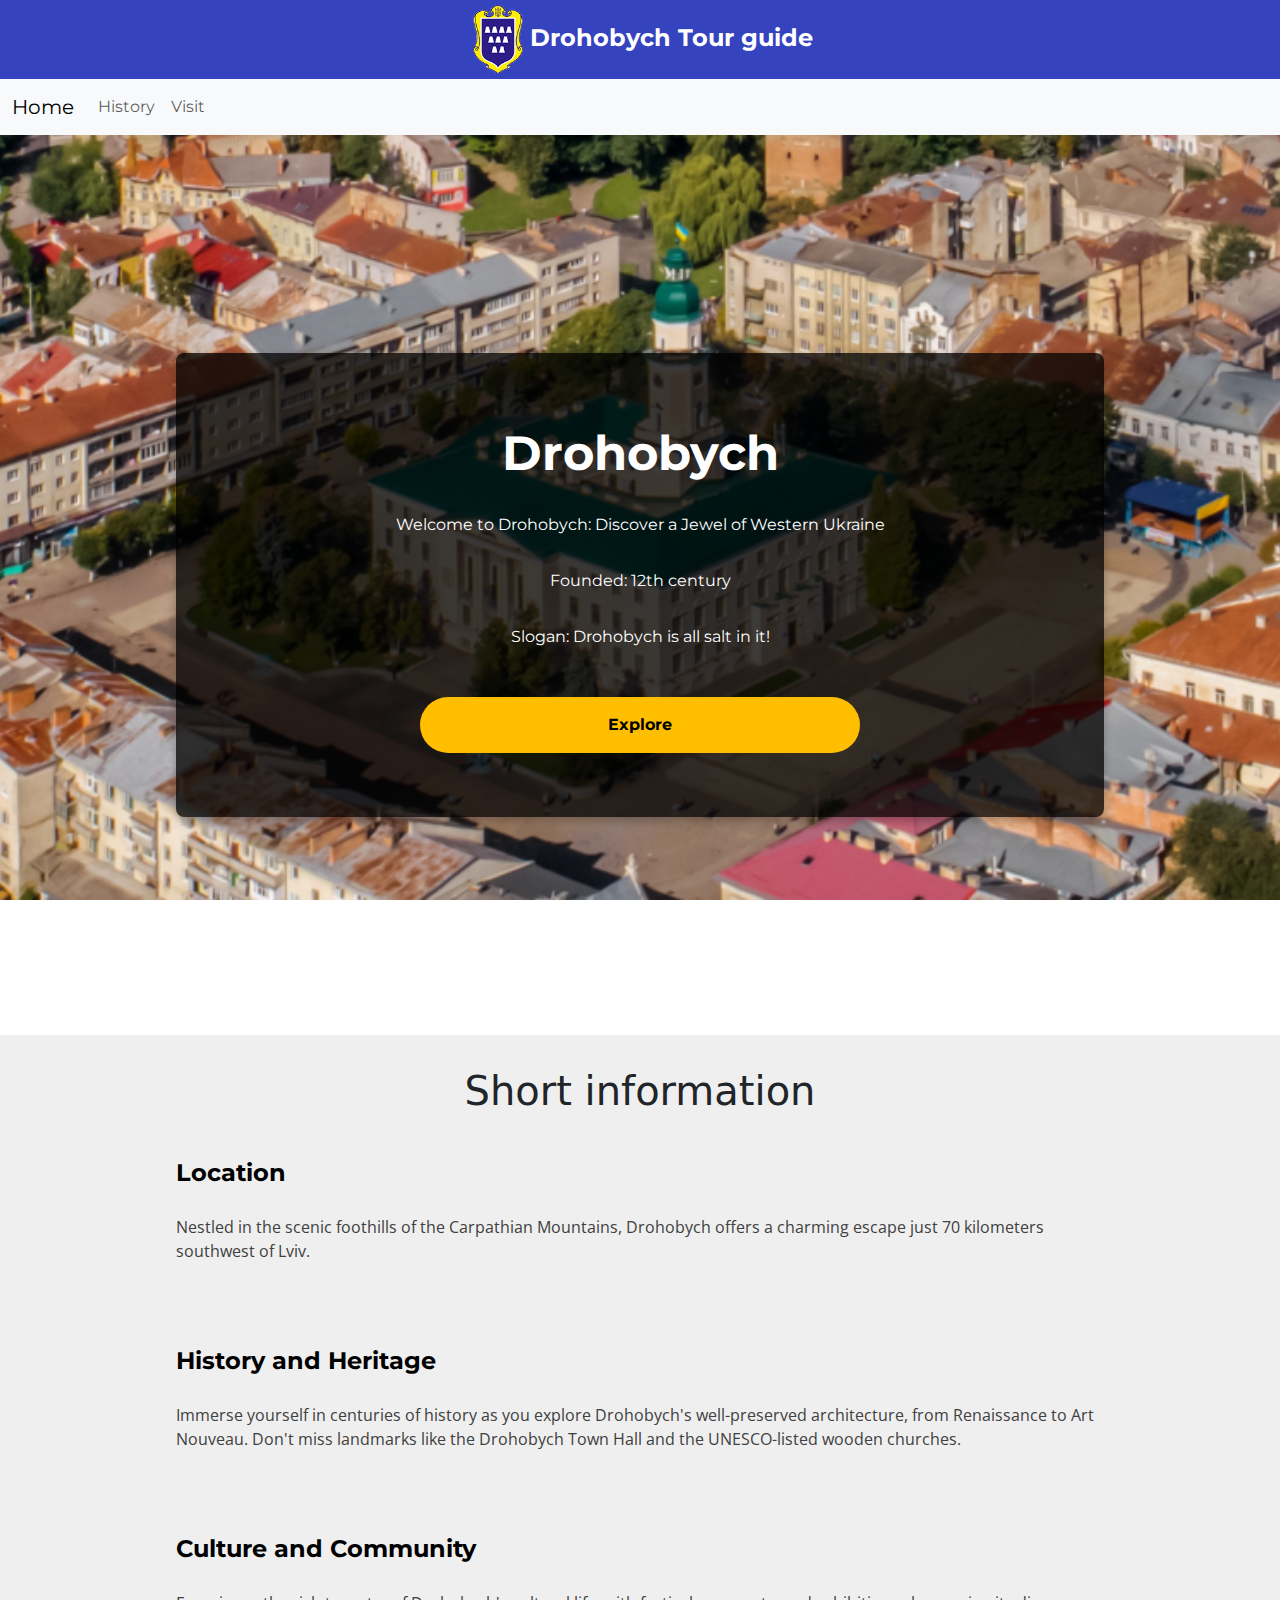
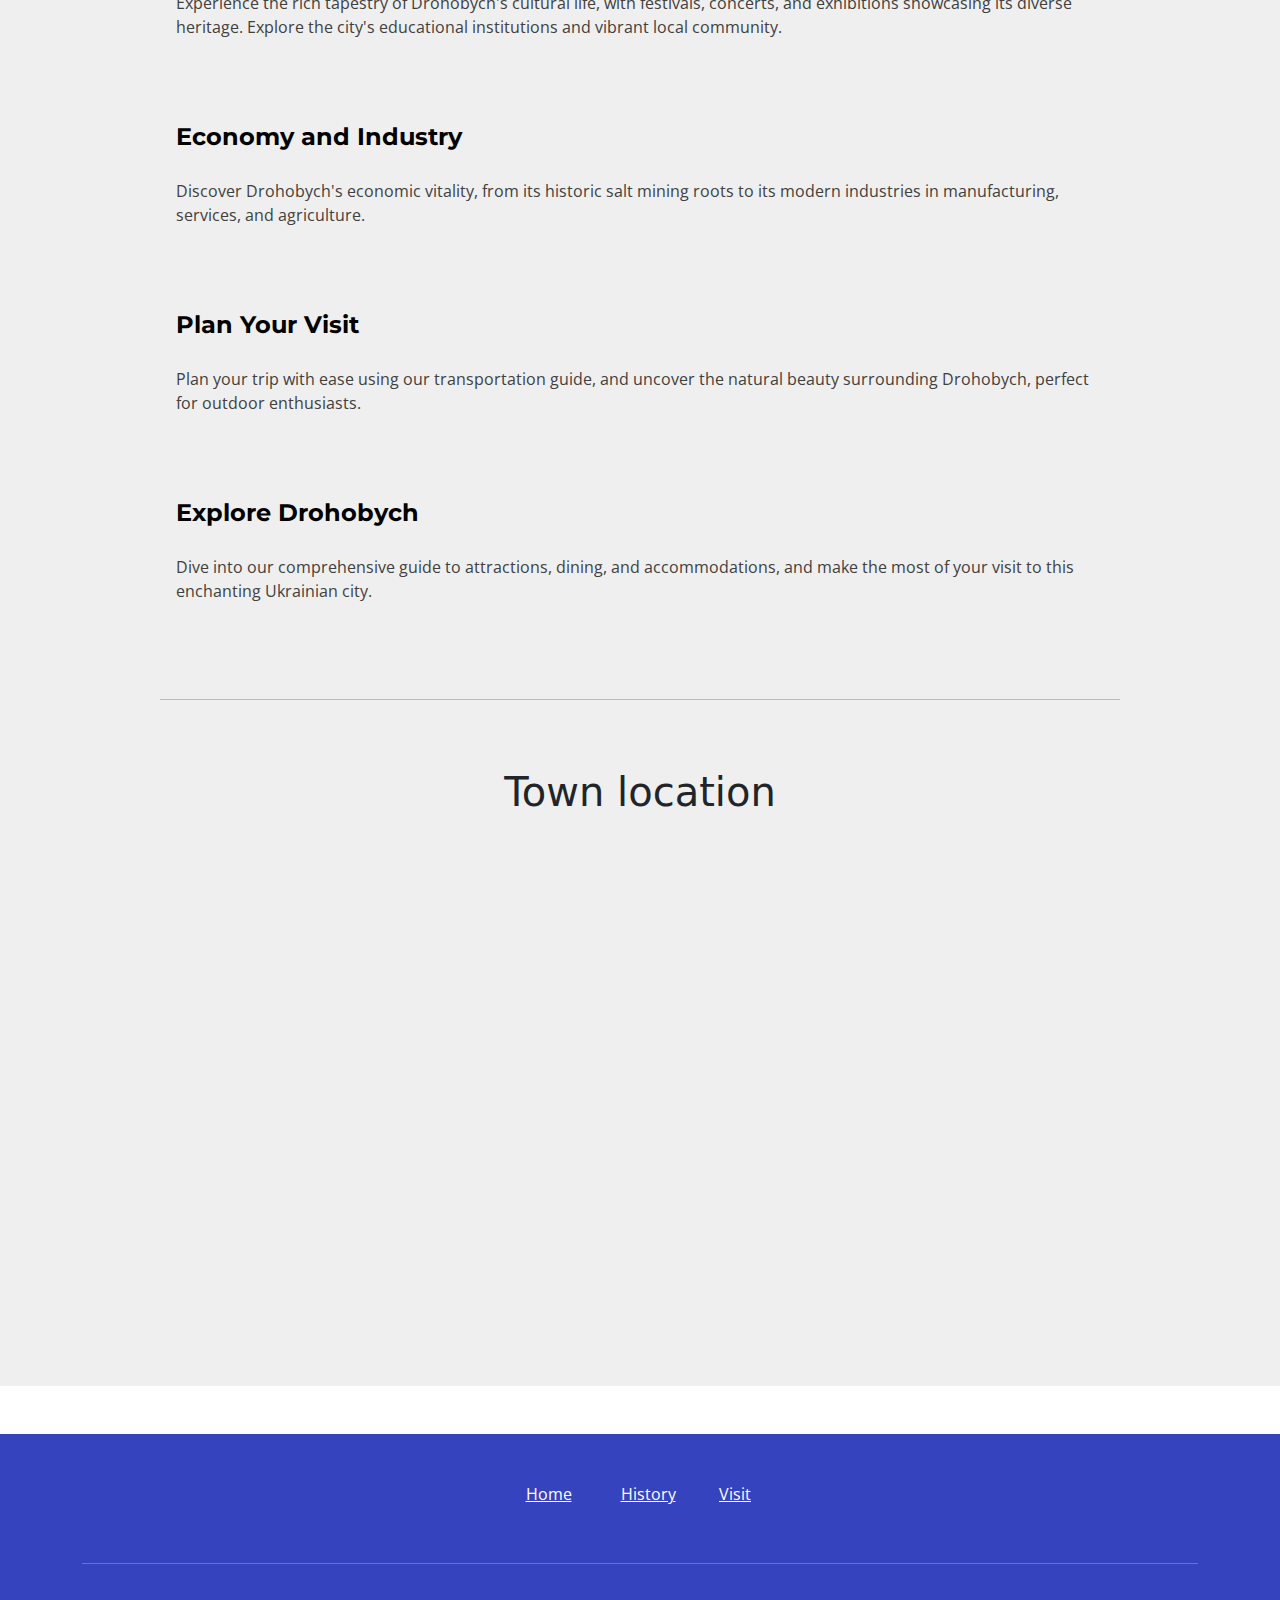
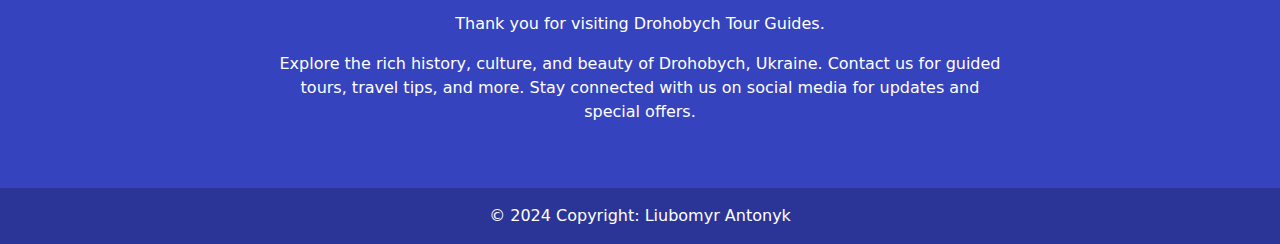
==== commit 4bd330aa: "refactored nav bar to for mobile screens" ====
--- a/index.html
+++ b/index.html
@@ -5,38 +5,39 @@
   <meta charset="UTF-8">
   <meta name="viewport" content="width=device-width, initial-scale=1.0">
   <link rel="stylesheet" href="css/styles.css">
-  <link rel="stylesheet"
-  href="https://fonts.googleapis.com/css?family=Montserrat">
-
-  <link rel="stylesheet"
-  href="https://fonts.googleapis.com/css?family=Open+Sans">
-
-  <link href="https://cdn.jsdelivr.net/npm/bootstrap@5.3.3/dist/css/bootstrap.min.css" rel="stylesheet" integrity="sha384-QWTKZyjpPEjISv5WaRU9OFeRpok6YctnYmDr5pNlyT2bRjXh0JMhjY6hW+ALEwIH" crossorigin="anonymous">
+  <link rel="stylesheet" href="https://fonts.googleapis.com/css?family=Montserrat">
+  <link rel="stylesheet" href="https://fonts.googleapis.com/css?family=Open+Sans">
+  <link href="https://cdn.jsdelivr.net/npm/bootstrap@5.3.3/dist/css/bootstrap.min.css" rel="stylesheet">
 
 </head>
 <body>
 
 <header class="header", id="header">
-  <div class="title">
-    <img src="images/logo.png" alt="Drohobych Logo">
-    <h1 class="page title_heading">
-      <a href="index.html" class="title_heading_link">
-        Drohobych Tour guide</a></h1>
-
-  </div>
-    <nav class="nav">
-        <ul class="page nav_menu">
-          <li class="nav_menu_item">
-            <a href="index.html" class="nav_menu_link active">
-              Home</a></li>
-          <li class="nav_menu_item">
-            <a href="history.html" class="nav_menu_link">
-              History</a></li>
-          <li class="nav_menu_item">
-            <a href="visit.html" class="nav_menu_link">
-              Visit</a></li>
+    <div class="title">
+      <h1 class="page title_heading">
+        <a class="navbar-brand" href="index.html">
+          <img src="images/logo.png" alt="Drohobych Logo">
+          Drohobych Tour guide
+        </a>
+        </h1>
+    </div>
+    <nav class="navbar navbar-expand-md navbar-light bg-light">
+      <div class="container-fluid">
+        <a class="navbar-brand nav_menu_item" href="index.html">Home</a>
+        <button class="navbar-toggler" type="button" data-bs-toggle="collapse" data-bs-target="#navbarResponsive" aria-controls="navbarResponsive" aria-expanded="false" aria-label="Toggle navigation">
+          <span class="navbar-toggler-icon"></span>
+        </button>
+        <div class="collapse navbar-collapse" id="navbarResponsive">
+          <ul class="navbar-nav">
+            <li class="nav-item nav_menu_item">
+              <a class="nav-link" href="history.html">History</a>
+            </li>
+            <li class="nav-item nav_menu_item">
+              <a class="nav-link" href="visit.html">Visit</a>
+            </li>
           </ul>
-    
+        </div>
+      </div>
     </nav>
 
     <div class="banner">
--- a/css/styles.css
+++ b/css/styles.css
@@ -19,7 +19,6 @@
 /* Header */
 
 .header {
-  font-size: 0;
   text-align: center;
 }
 
@@ -42,14 +41,7 @@
 
 .title_heading {
   font: bold 24px / 1.5 'Montserrat', sans-serif;
-  text-align: center;
   flex:1;
-}
-
-.title_heading_link {
-  text-align: left;
-  padding: 16px;
-  text-decoration: none;
   color: #FFFFFF;
 }
 
@@ -60,29 +52,17 @@
   justify-content: center; 
   background:  #EFEFEF;}
 
-.nav_menu {}
 
 .nav_menu_item {
   align-items: center;
   display: block;
   font: 16px / 1.5 'Montserrat', sans-serif;
 }
-
-.nav_menu_link {
-  display: block;
-  padding: 16px;
-  text-decoration: none;
-  color: #000000;
-  transition: color 0.25s;
-}
-
-.nav_menu_link:hover,
-.nav_menu_link:active,
-.nav_menu_link.active {color: #4b7acc;}
 
 @media (min-width: 480px) {
   .nav_menu_item {display: inline-block;}
 }
+
 
 /* Banner */
 
@@ -222,7 +202,7 @@
   border-radius: 6px;
 }
 
-@media (max-width: 767.98px) {
+@media (max-width: 768px) {
   #map-frame {
     height: 40vh; /* Adjust this value for smaller screens */
   }
